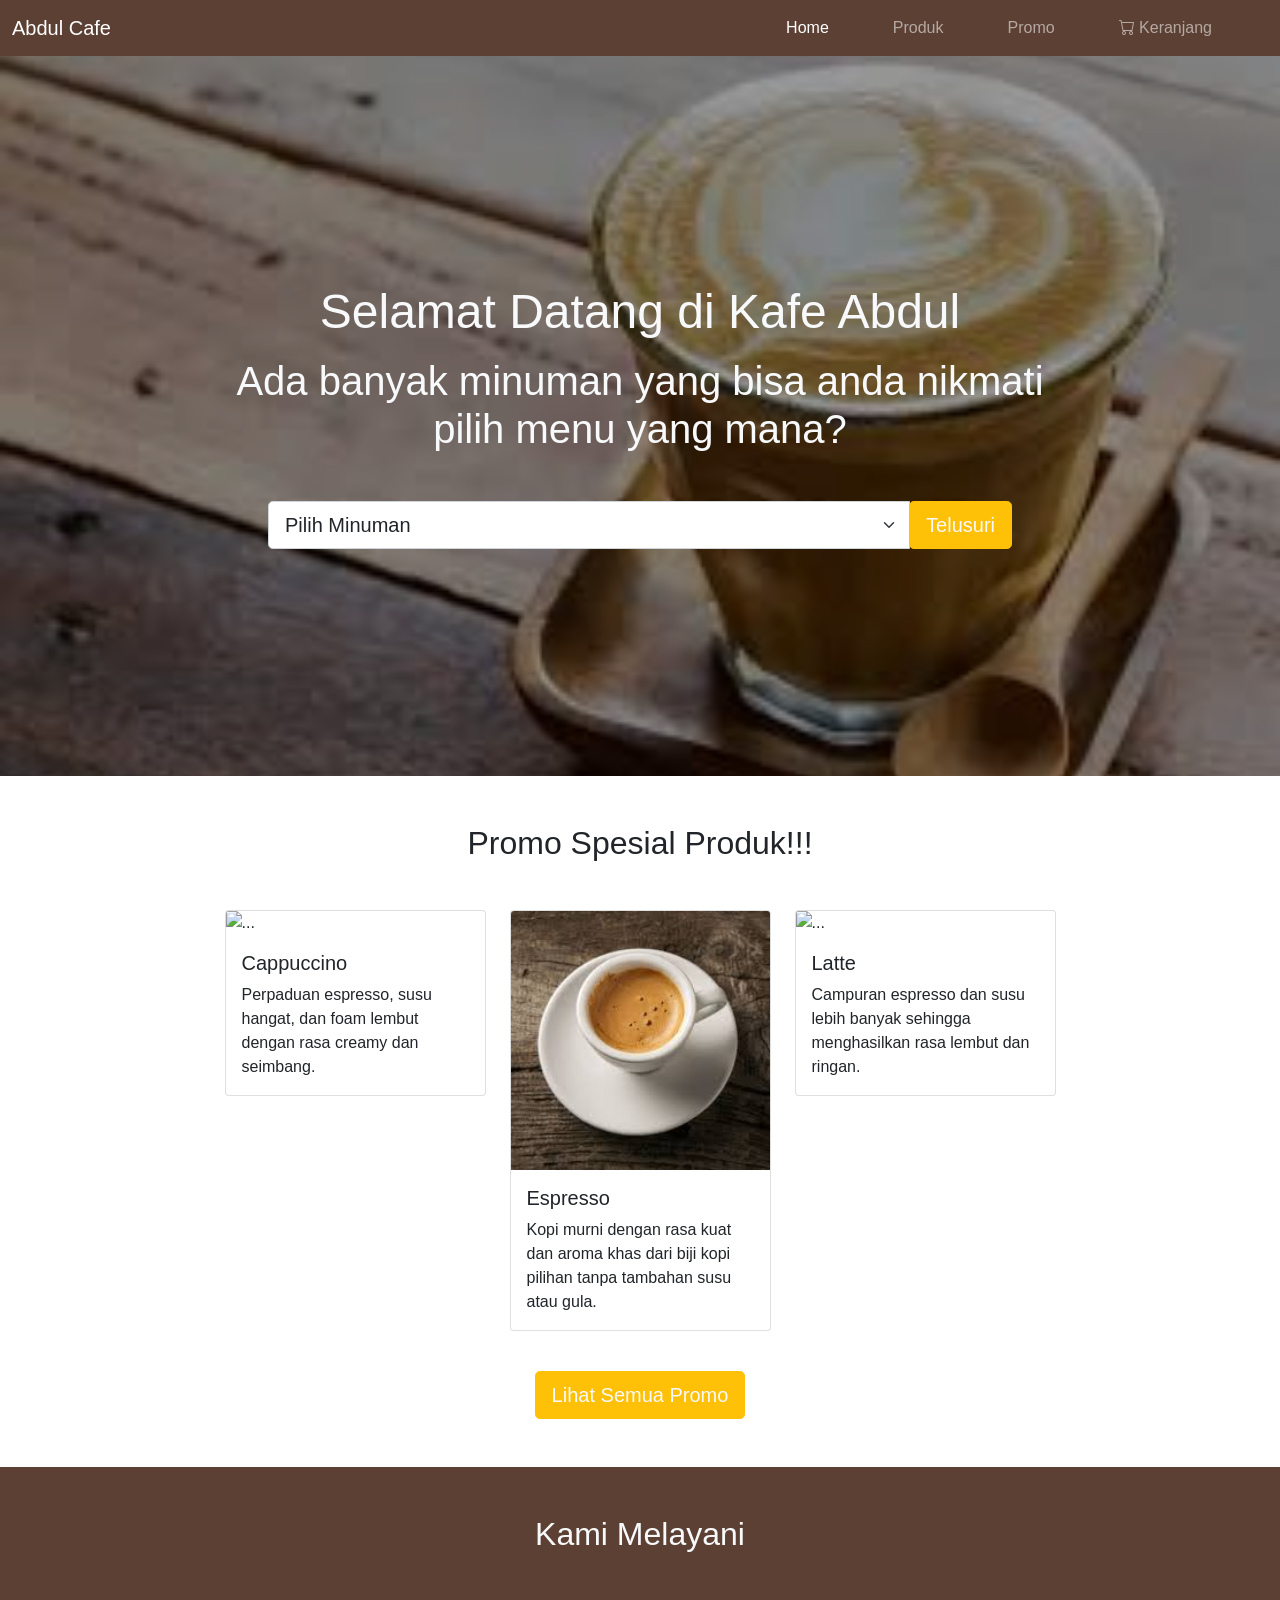
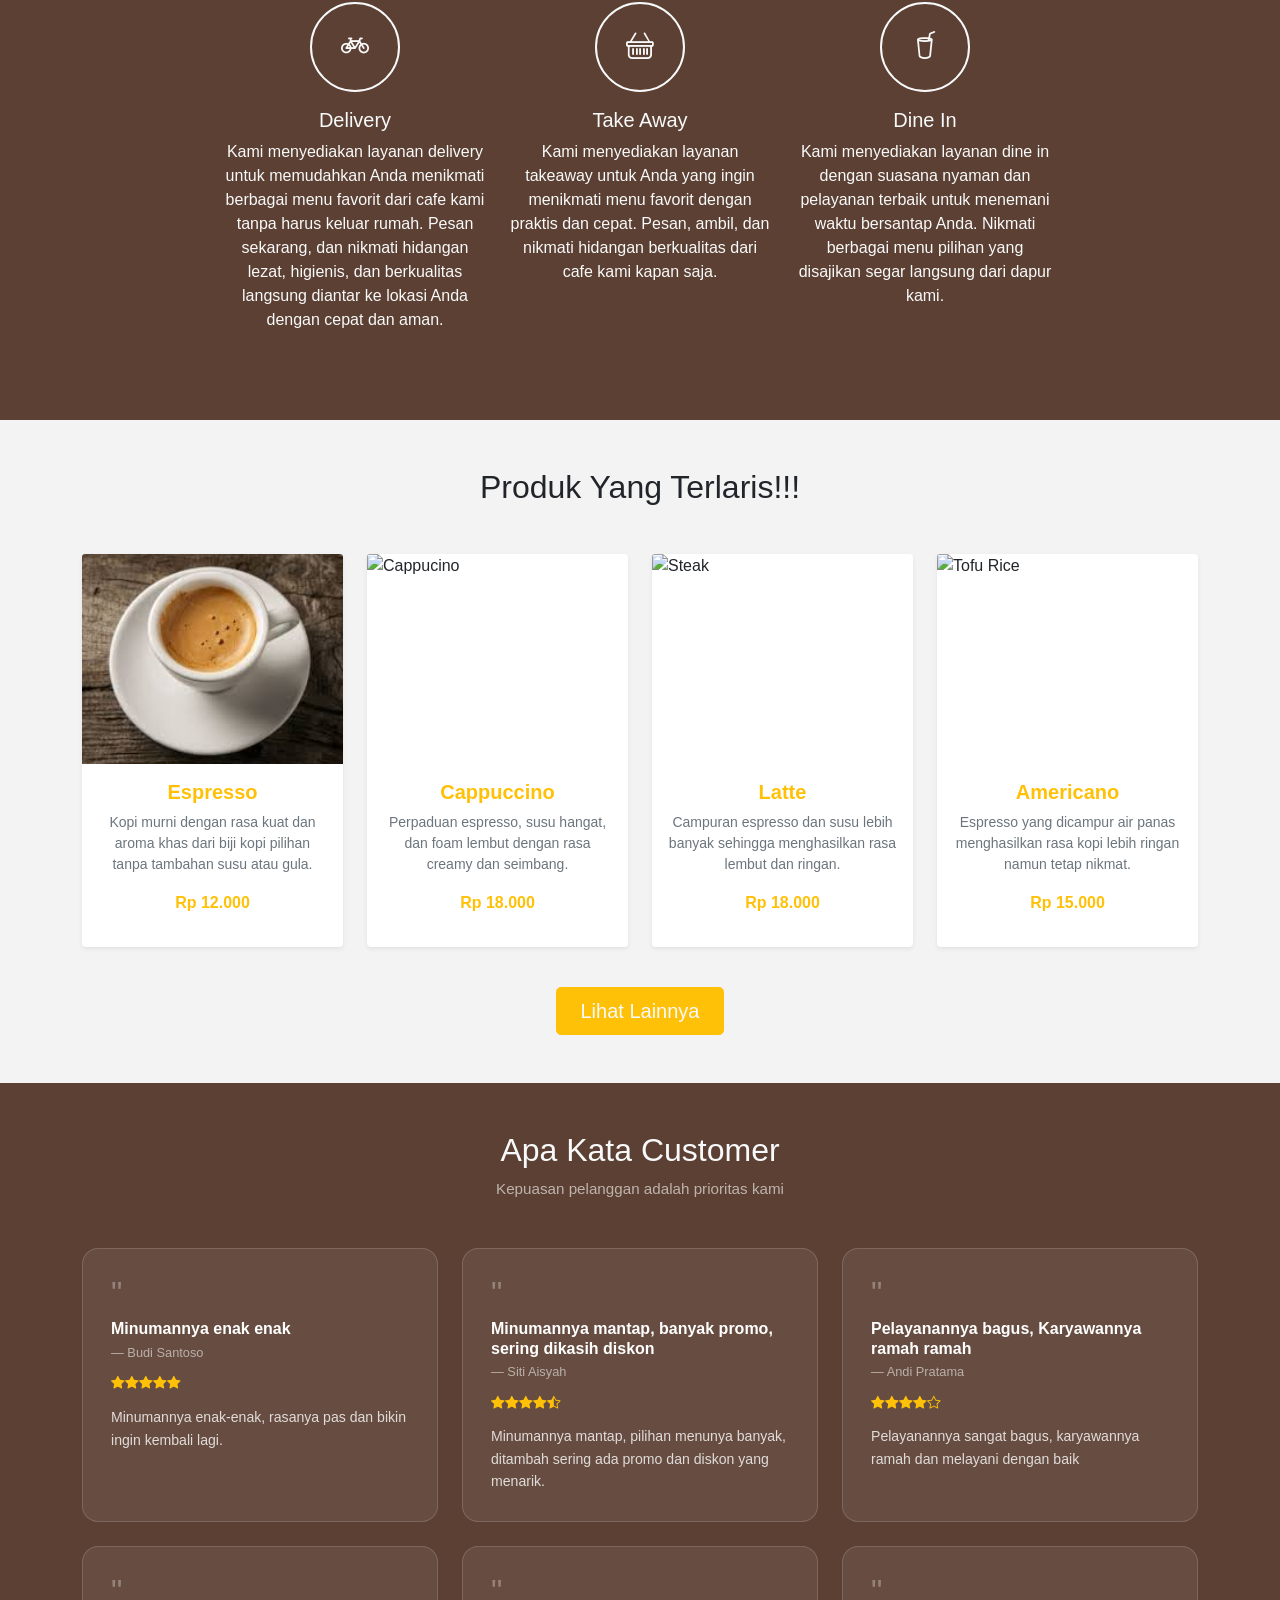
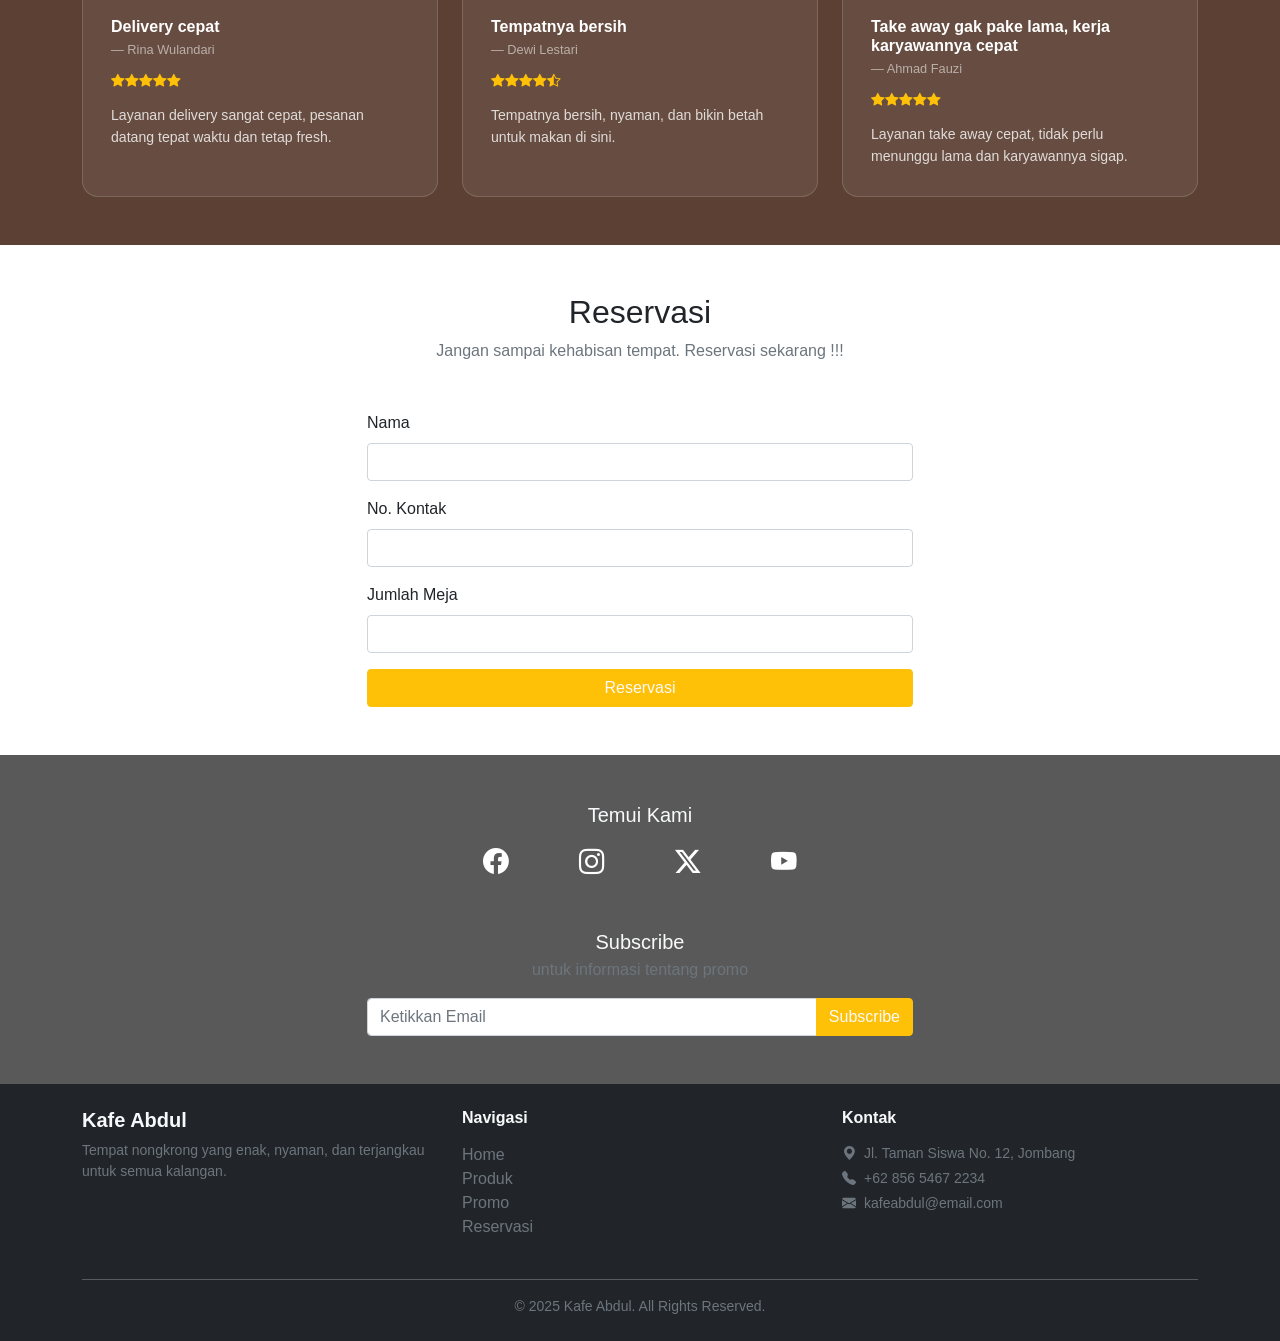
==== index.html @ dd5ee959 "Update index.html" ====
<!DOCTYPE html>
<html lang="en">
<head>
    <meta charset="UTF-8">
    <meta name="viewport" content="width=device-width, initial-scale=1.0">
    <title>Cafe Abdul</title>
    <link rel="stylesheet" href="bootstrap-5.0.0-dist/css/bootstrap.min.css">
    <link rel="stylesheet" href="https://cdn.jsdelivr.net/npm/bootstrap-icons@1.13.1/font/bootstrap-icons.min.css">
    <link rel="stylesheet" href="css/style.css">
</head>
<body>

    <nav class="navbar navbar-expand-lg navbar-dark bg-dark main-color">
  <div class="container-fluid">
    <button class="navbar-toggler" type="button" data-bs-toggle="collapse" data-bs-target="#navbarNav" aria-controls="navbarNav" aria-expanded="false" aria-label="Toggle navigation">
      <span class="navbar-toggler-icon"></span>
    </button>
    <div class="collapse navbar-collapse" id="navbarNav">
        <a class="navbar-brand me-auto" href="#">Abdul Cafe</a>
      <ul class="navbar-nav">
        <li class="nav-item me-5">
          <a class="nav-link active" aria-current="page" href="#">Home</a>
        </li>
        <li class="nav-item me-5">
          <a class="nav-link" href="#Produk">Produk</a>
        </li>
        <li class="nav-item me-5">
          <a class="nav-link" href="#Promo">Promo</a>
        </li>
        <li class="nav-item me-5">
          <a class="nav-link" href="#"><i class="bi bi-cart"></i> Keranjang</a>
        </li>
      </ul>
    </div>
  </div>
</nav>

<div class="container-fluid banner align-items-center d-flex justify-content-center">
    <div class="container">
        <h1 class="text-light text-center display-5 mb-3">Selamat Datang di Kafe Abdul</h1>
        <h2 class="text-light text-center display-6 mb-4">Ada banyak minuman yang bisa anda nikmati<br>
        pilih menu yang mana?</h2>
        <div class="col-md-8 offset-md-2">
            <div class="input-group input-group-lg mt-5">
                <select class="form-select" id="inputGroupSelect04">
                    <option selected>Pilih Minuman</option>
                    <option value="1">Coffe</option>
                    <option value="2">Fresh Drink</option>
                    <option value="3">Non Coffe</option>
                </select>
                    <div class="input-group-append">
                        <button class="btn btn-lg btn-warning text-light" type="button">Telusuri</button>
                    </div>
            </div>
        </div>
    </div>
</div>
<section id="Promo">
<div class="container-fluid py-5">
    <div class="container">
        <h2 class="text-center ">Promo Spesial Produk!!!</h2>

        <div class="row mt-5 justify-content-center">
            <div class="col-sm-6 col-lg-3 hovered-card mb-3">
                <div class="card">
                    <img src="https://julienplumart.com/cdn/shop/files/JP_Menu_Coffee_Capochinno_01.jpg?v=1699981146&width=480" class="card-img-top" alt="...">
                    <div class="card-body">
                        <h5 class="card-title">Cappuccino</h5>
                        <p class="card-text">Perpaduan espresso, susu hangat, dan foam lembut dengan rasa creamy dan seimbang.</p>
            
                    </div>
                </div>
            </div>

            <div class="col-sm-6 col-lg-3 hovered-card mb-3">
                <div class="card">
                    <img src="[data-uri]" class="card-img-top" alt="...">
                    <div class="card-body">
                        <h5 class="card-title">Espresso</h5>
                        <p class="card-text">Kopi murni dengan rasa kuat dan aroma khas dari biji kopi pilihan tanpa tambahan susu atau gula.</p>
                    </div>
                </div>
            </div>

            <div class="col-sm-6 col-lg-3 hovered-card mb-3">
                <div class="card">
                    <img src="https://cdn.shopify.com/s/files/1/0285/9650/2610/files/TCR-Latte_480x480.jpg?v=1721425826" class="card-img-top" alt="...">
                    <div class="card-body">
                        <h5 class="card-title">Latte</h5>
                        <p class="card-text">Campuran espresso dan susu lebih banyak sehingga menghasilkan rasa lembut dan ringan.</p>
                      
                    </div>
                </div>
            </div>    
            <div class="text-center mt-4 d-flex justify-content-center">
                <button class="btn btn-warning btn-lg text-light">Lihat Semua Promo</button>
            </div>
        </div>
    </div>
</div>

<div class="container-fluid py-5 pelayanan">
    <div class="container">
        <h2 class="text-center text-light mb-5">Kami Melayani</h2>

        <div class="row justify-content-center text-center text-light">

            <!-- Delivery -->
            <div class="col-sm-6 col-lg-3 mb-4 pelayanan-content">
                <div class="d-flex justify-content-center mb-3">
                    <div class="icon-circle rounded-circle d-flex align-items-center justify-content-center border border-light border-2">
                        <i class="bi bi-bicycle fs-3 text-light"></i>
                    </div>
                </div>
                <h5 class="text-light">Delivery</h5>
                <p class="text-light">Kami menyediakan layanan delivery untuk memudahkan Anda menikmati berbagai menu favorit dari cafe kami tanpa harus keluar rumah. Pesan sekarang, dan nikmati hidangan lezat, higienis, dan berkualitas langsung diantar ke lokasi Anda dengan cepat dan aman.</p>
            </div>

            <!-- Take Away -->
            <div class="col-sm-6 col-lg-3 mb-4 pelayanan-content">
                <div class="d-flex justify-content-center mb-3">
                    <div class="icon-circle rounded-circle d-flex align-items-center justify-content-center border border-light border-2">
                        <i class="bi bi-basket fs-3 text-light"></i>
                    </div>
                </div>
                <h5 class="text-light">Take Away</h5>
                <p class="text-light">Kami menyediakan layanan takeaway untuk Anda yang ingin menikmati menu favorit dengan praktis dan cepat. Pesan, ambil, dan nikmati hidangan berkualitas dari cafe kami kapan saja.</p>
            </div>

            <!-- Dine In -->
            <div class="col-sm-6 col-lg-3 mb-4 pelayanan-content">
                <div class="d-flex justify-content-center mb-3">
                    <div class="icon-circle rounded-circle d-flex align-items-center justify-content-center border border-light border-2">
                        <i class="bi bi-cup-straw fs-3 text-light"></i>
                    </div>
                </div>
                <h5 class="text-light">Dine In</h5>
                <p class="text-light">Kami menyediakan layanan dine in dengan suasana nyaman dan pelayanan terbaik untuk menemani waktu bersantap Anda. Nikmati berbagai menu pilihan yang disajikan segar langsung dari dapur kami.</p>
            </div>

        </div>
    </div>
</div>

<section id="Produk">
<div class="container-fluid py-5 menu-favorit">
    <div class="container">
        <h2 class="text-center mb-5">Produk Yang Terlaris!!!</h2>

        <div class="row justify-content-center">

            <!-- Card 1: Espressso -->
            <div class="col-sm-6 col-lg-3 mb-4 menu-favorit-content">
                <div class="card border-0 shadow-sm">
                    <img src="[data-uri]" class="card-img-top" alt="French Fries" style="height: 210px; object-fit: cover;">
                    <div class="card-body text-center">
                        <h5 class="card-title fw-bold" style="color: #FFC107;">Espresso</h5>
                        <p class="card-text text-muted small">Kopi murni dengan rasa kuat dan aroma khas dari biji kopi pilihan tanpa tambahan susu atau gula.</p>
                        <p class="fw-bold" style="color: #FFC107;">Rp 12.000</p>
                    </div>
                </div>
            </div>

            <!-- Card 2: Cappuccino -->
            <div class="col-sm-6 col-lg-3 mb-4 menu-favorit-content">
                <div class="card border-0 shadow-sm">
                    <img src="https://julienplumart.com/cdn/shop/files/JP_Menu_Coffee_Capochinno_01.jpg?v=1699981146&width=480" class="card-img-top" alt="Cappucino" style="height: 210px; object-fit: cover;">
                    <div class="card-body text-center">
                        <h5 class="card-title fw-bold" style="color: #FFC107;">Cappuccino</h5>
                        <p class="card-text text-muted small">Perpaduan espresso, susu hangat, dan foam lembut dengan rasa creamy dan seimbang.</p>
                        <p class="fw-bold" style="color: #FFC107;">Rp 18.000</p>
                    </div>
                </div>
            </div>

            <!-- Card 3: Latte -->
            <div class="col-sm-6 col-lg-3 mb-4 menu-favorit-content">
                <div class="card border-0 shadow-sm">
                    <img src="https://cdn.shopify.com/s/files/1/0285/9650/2610/files/TCR-Latte_480x480.jpg?v=1721425826" class="card-img-top" alt="Steak" style="height: 210px; object-fit: cover;">
                    <div class="card-body text-center">
                        <h5 class="card-title fw-bold" style="color: #FFC107;">Latte</h5>
                        <p class="card-text text-muted small">Campuran espresso dan susu lebih banyak sehingga menghasilkan rasa lembut dan ringan.</p>
                        <p class="fw-bold" style="color: #FFC107;">Rp 18.000</p>
                    </div>
                </div>
            </div>

            <!-- Card 4: Americano -->
            <div class="col-sm-6 col-lg-3 mb-4 menu-favorit-content">
                <div class="card border-0 shadow-sm">
                    <img src="https://encrypted-tbn0.gstatic.com/images?q=tbn:ANd9GcT8k20etqWBnkPRFmPHVi5qpPmnRP4-OP0mS-2mkQygtW4VnKQ7b8t_pW08&s=10" class="card-img-top" alt="Tofu Rice" style="height: 210px; https://halfsaints.com/cdn/shop/files/IMG-02fea26abfd4e944c7c6532c377f8477-V.jpg?v=1716208732&width=480object-fit: cover;">
                    <div class="card-body text-center">
                        <h5 class="card-title fw-bold" style="color: #FFC107;">Americano</h5>
                        <p class="card-text text-muted small">Espresso yang dicampur air panas menghasilkan rasa kopi lebih ringan namun tetap nikmat.</p>
                        <p class="fw-bold" style="color: #FFC107;">Rp 15.000</p>
                    </div>
                </div>
            </div>

        </div>

        <!-- Tombol -->
        <div class="text-center mt-3">
            <button class="btn btn-warning btn-lg text-light px-4">Lihat Lainnya</button>
        </div>

    </div>
</div>

<div class="container-fluid py-5 testimony">
    <div class="container">
        <h2 class="text-center text-light mb-2">Apa Kata Customer</h2>
        <p class="text-center mb-5" style="color: rgba(255,255,255,0.6); font-size: 0.95rem;">Kepuasan pelanggan adalah prioritas kami</p>

        <div class="row g-4">

            <!-- Card 1 -->
            <div class="col-sm-6 col-lg-4">
                <div class="testimony-card">
                    <div class="quote-icon">"</div>
                    <h5>Minumannya enak enak</h5>
                    <div class="author">— Budi Santoso</div>
                    <div class="stars">
                        <i class="bi bi-star-fill"></i><i class="bi bi-star-fill"></i><i class="bi bi-star-fill"></i><i class="bi bi-star-fill"></i><i class="bi bi-star-fill"></i>
                    </div>
                    <p>Minumannya enak-enak, rasanya pas dan bikin ingin kembali lagi.</p>
                </div>
            </div>

            <!-- Card 2 -->
            <div class="col-sm-6 col-lg-4">
                <div class="testimony-card">
                    <div class="quote-icon">"</div>
                    <h5>Minumannya mantap, banyak promo, sering dikasih diskon</h5>
                    <div class="author">— Siti Aisyah</div>
                    <div class="stars">
                        <i class="bi bi-star-fill"></i><i class="bi bi-star-fill"></i><i class="bi bi-star-fill"></i><i class="bi bi-star-fill"></i><i class="bi bi-star-half"></i>
                    </div>
                    <p>Minumannya mantap, pilihan menunya banyak, ditambah sering ada promo dan diskon yang menarik.</p>
                </div>
            </div>

            <!-- Card 3 -->
            <div class="col-sm-6 col-lg-4">
                <div class="testimony-card">
                    <div class="quote-icon">"</div>
                    <h5>Pelayanannya bagus, Karyawannya ramah ramah</h5>
                    <div class="author">— Andi Pratama</div>
                    <div class="stars">
                        <i class="bi bi-star-fill"></i><i class="bi bi-star-fill"></i><i class="bi bi-star-fill"></i><i class="bi bi-star-fill"></i><i class="bi bi-star"></i>
                    </div>
                    <p>Pelayanannya sangat bagus, karyawannya ramah dan melayani dengan baik</p>
                </div>
            </div>

            <!-- Card 4 -->
            <div class="col-sm-6 col-lg-4">
                <div class="testimony-card">
                    <div class="quote-icon">"</div>
                    <h5>Delivery cepat</h5>
                    <div class="author">— Rina Wulandari</div>
                    <div class="stars">
                        <i class="bi bi-star-fill"></i><i class="bi bi-star-fill"></i><i class="bi bi-star-fill"></i><i class="bi bi-star-fill"></i><i class="bi bi-star-fill"></i>
                    </div>
                    <p>Layanan delivery sangat cepat, pesanan datang tepat waktu dan tetap fresh.</p>
                </div>
            </div>

            <!-- Card 5 -->
            <div class="col-sm-6 col-lg-4">
                <div class="testimony-card">
                    <div class="quote-icon">"</div>
                    <h5>Tempatnya bersih</h5>
                    <div class="author">— Dewi Lestari</div>
                    <div class="stars">
                        <i class="bi bi-star-fill"></i><i class="bi bi-star-fill"></i><i class="bi bi-star-fill"></i><i class="bi bi-star-fill"></i><i class="bi bi-star-half"></i>
                    </div>
                    <p>Tempatnya bersih, nyaman, dan bikin betah untuk makan di sini.</p>
                </div>
            </div>

            <!-- Card 6 -->
            <div class="col-sm-6 col-lg-4">
                <div class="testimony-card">
                    <div class="quote-icon">"</div>
                    <h5>Take away gak pake lama, kerja karyawannya cepat</h5>
                    <div class="author">— Ahmad Fauzi</div>
                    <div class="stars">
                        <i class="bi bi-star-fill"></i><i class="bi bi-star-fill"></i><i class="bi bi-star-fill"></i><i class="bi bi-star-fill"></i><i class="bi bi-star-fill"></i>
                    </div>
                    <p>Layanan take away cepat, tidak perlu menunggu lama dan karyawannya sigap.</p>
                </div>
            </div>
        </div>
    </div>
</div>

<div class="container-fluid py-5">
    <div class="container">

        <h2 class="text-center mb-2">Reservasi</h2>
        <p class="text-center text-muted mb-5">Jangan sampai kehabisan tempat. Reservasi sekarang !!!</p>

        <div class="row justify-content-center">
            <div class="col-md-6">

                <div class="mb-3">
                    <label class="form-label">Nama</label>
                    <input type="text" class="form-control">
                </div>

                <div class="mb-3">
                    <label class="form-label">No. Kontak</label>
                    <input type="text" class="form-control">
                </div>

                <div class="mb-3">
                    <label class="form-label">Jumlah Meja</label>
                    <input type="number" class="form-control">
                </div>

                <div class="d-grid">
                    <button class="btn btn-warning text-light">Reservasi</button>
                </div>

            </div>
        </div>

    </div>
</div>

<!-- SECTION FOOTER -->
<div class="container-fluid py-5 footer">
    <div class="container">

       
        <h5 class="text-center text-light mb-3">Temui Kami</h5>

        <div class="d-flex justify-content-center mb-5" style="gap: 70px">
            <a href="https://facebook.com/username" target="_blank" class="social-icon">
                <i class="bi bi-facebook"></i>
            </a>
            <a href="https://instagram.com/username" target="_blank" class="social-icon">
                <i class="bi bi-instagram"></i>
            </a>
            <a href="https://twitter.com/username" target="_blank" class="social-icon">
                <i class="bi bi-twitter-x"></i>
            </a>
            <a href="https://youtube.com/@username" target="_blank" class="social-icon">
                <i class="bi bi-youtube"></i>
            </a>
        </div>

        <!-- Subscribe -->
        <h5 class="text-center text-light mb-1">Subscribe</h5>
        <p class="text-center text-muted mb-3">untuk informasi tentang promo</p>

        <div class="row justify-content-center">
            <div class="col-md-6">
                <div class="input-group">
                    <input type="email" class="form-control" placeholder="Ketikkan Email">
                    <button class="btn btn-warning text-light">Subscribe</button>
                </div>
            </div>
        </div>

    </div>
</div>


<footer class="bg-dark text-light py-4">
    <div class="container">

        <div class="row text-center text-md-start">

            <div class="col-md-4 mb-3 mb-md-0">
                <h5 class="fw-bold">Kafe Abdul</h5>
                <p class="text-muted small">Tempat nongkrong yang enak, nyaman, dan terjangkau untuk semua kalangan.</p>
            </div>

            <div class="col-md-4 mb-3 mb-md-0">
                <h6 class="fw-bold mb-3">Navigasi</h6>
                <ul class="list-unstyled">
                    <li><a href="#" class="text-muted text-decoration-none">Home</a></li>
                    <li><a href="#" class="text-muted text-decoration-none">Produk</a></li>
                    <li><a href="#" class="text-muted text-decoration-none">Promo</a></li>
                    <li><a href="#" class="text-muted text-decoration-none">Reservasi</a></li>
                </ul>
            </div>
            
            <div class="col-md-4">
                <h6 class="fw-bold mb-3">Kontak</h6>
                <ul class="list-unstyled text-muted small">
                    <li class="mb-1"><i class="bi bi-geo-alt-fill me-2"></i>Jl. Taman Siswa No. 12, Jombang</li>
                    <li class="mb-1"><i class="bi bi-telephone-fill me-2"></i>+62 856 5467 2234</li>
                    <li><i class="bi bi-envelope-fill me-2"></i>kafeabdul@email.com</li>
                </ul>
            </div>
        </div>
        <hr class="border-secondary mt-4 mb-3">
        <p class="text-center text-muted small mb-0">
            &copy; 2025 Kafe Abdul. All Rights Reserved.
        </p>
    </div>
</footer>

<script src="bootstrap-5.0.0-dist/js/bootstrap.bundle.min.js"></script>
</body>
</html>
---- css/style.css ----
body {
    font-family: cursive, 'Trebuchet MS', 'Lucida Sans Unicode', 'Lucida Grande', 'Lucida Sans', Arial, sans-serif;
}

.main-bg {
    background-color: rgb(92, 64, 51);
}

.main-color {
    color: rgb(92, 64, 51) !important;
    background-color: rgb(92, 64, 51) !important;
}

/* banner */

.banner {
    height: 80vh;
    background: linear-gradient(rgba(0, 0, 0, 0.4), rgba(0, 0, 0, 0.4)), url([data-uri]);
    background-size: cover;
    background-position: center;
}

/* promo */

.hovered-card {
    transition: .3s;
}

.hovered-card:hover {
    transform: scale(1.1);
}

.card-promo {
    transition: .3s;
    margin-bottom: 20px;
}

.card-promo:hover {
    transform: scale(1.1);
}

/* pelayanan */

.pelayanan {
    background-color:#5C4033;
}

.pelayanan-content {
    transition: .3s;
}

.pelayanan-content:hover {
    transform: scale(1.1);
}

.pelayanan .icon-circle {
    width: 90px;
    height: 90px;
    border: solid 2px;
}

/* menu favorit */

.menu-favorit {
    background-color: rgba(243, 243, 243);
}

.menu-favorit-content {
    transition: .3s;
}

.menu-favorit-content:hover {
    transform: scale(1.1);
}


/* testimony */
.testimony {
    background-color: rgb(92, 64, 51) !important;
}

.testimony-card {
    background: rgba(255, 255, 255, 0.07) !important;
    border: 1px solid rgba(255, 255, 255, 0.15) !important;
    border-radius: 16px;
    padding: 28px;
    transition: .3s;
    height: 100%;
}

.testimony-card:hover {
    transform: translateY(-6px);
    background: rgba(255, 255, 255, 0.13);
    border-color: rgba(255, 255, 255, 0.3);
}

.testimony-card .quote-icon {
    font-size: 2rem;
    color: rgba(255, 255, 255, 0.3);
    line-height: 1;
    margin-bottom: 10px;
}

.testimony-card h5 {
    font-size: 1rem;
    font-weight: 700;
    color: #fff;
    margin-bottom: 4px;
}

.testimony-card .author {
    font-size: 0.8rem;
    color: rgba(255, 255, 255, 0.55);
    margin-bottom: 12px;
}

.testimony-card p {
    font-size: 0.88rem;
    color: rgba(255, 255, 255, 0.8);
    line-height: 1.6;
    margin-bottom: 0;
}

.testimony-card .stars {
    color: #FFC107;
    font-size: 0.85rem;
    margin-bottom: 12px;
}

/* subscribe */

.subscribe-content {
    background-color: rgba(0, 0, 0, 0.7);
}

/* produk banner */
.produk-banner {
    height: 50vh;
    background: linear-gradient(rgba(0, 0, 0, 0.6), rgba(0, 0, 0, 0.6)), url('../image/banner.jpg');
    background-size: cover;
    background-position: center;
}


.footer {
    background-color: #595959;
}

.footer .social-icon {
    font-size: 1.6rem;
    color: #fff;
    transition: .3s;
}

.footer .social-icon:hover {
    color: #FFC107;
}
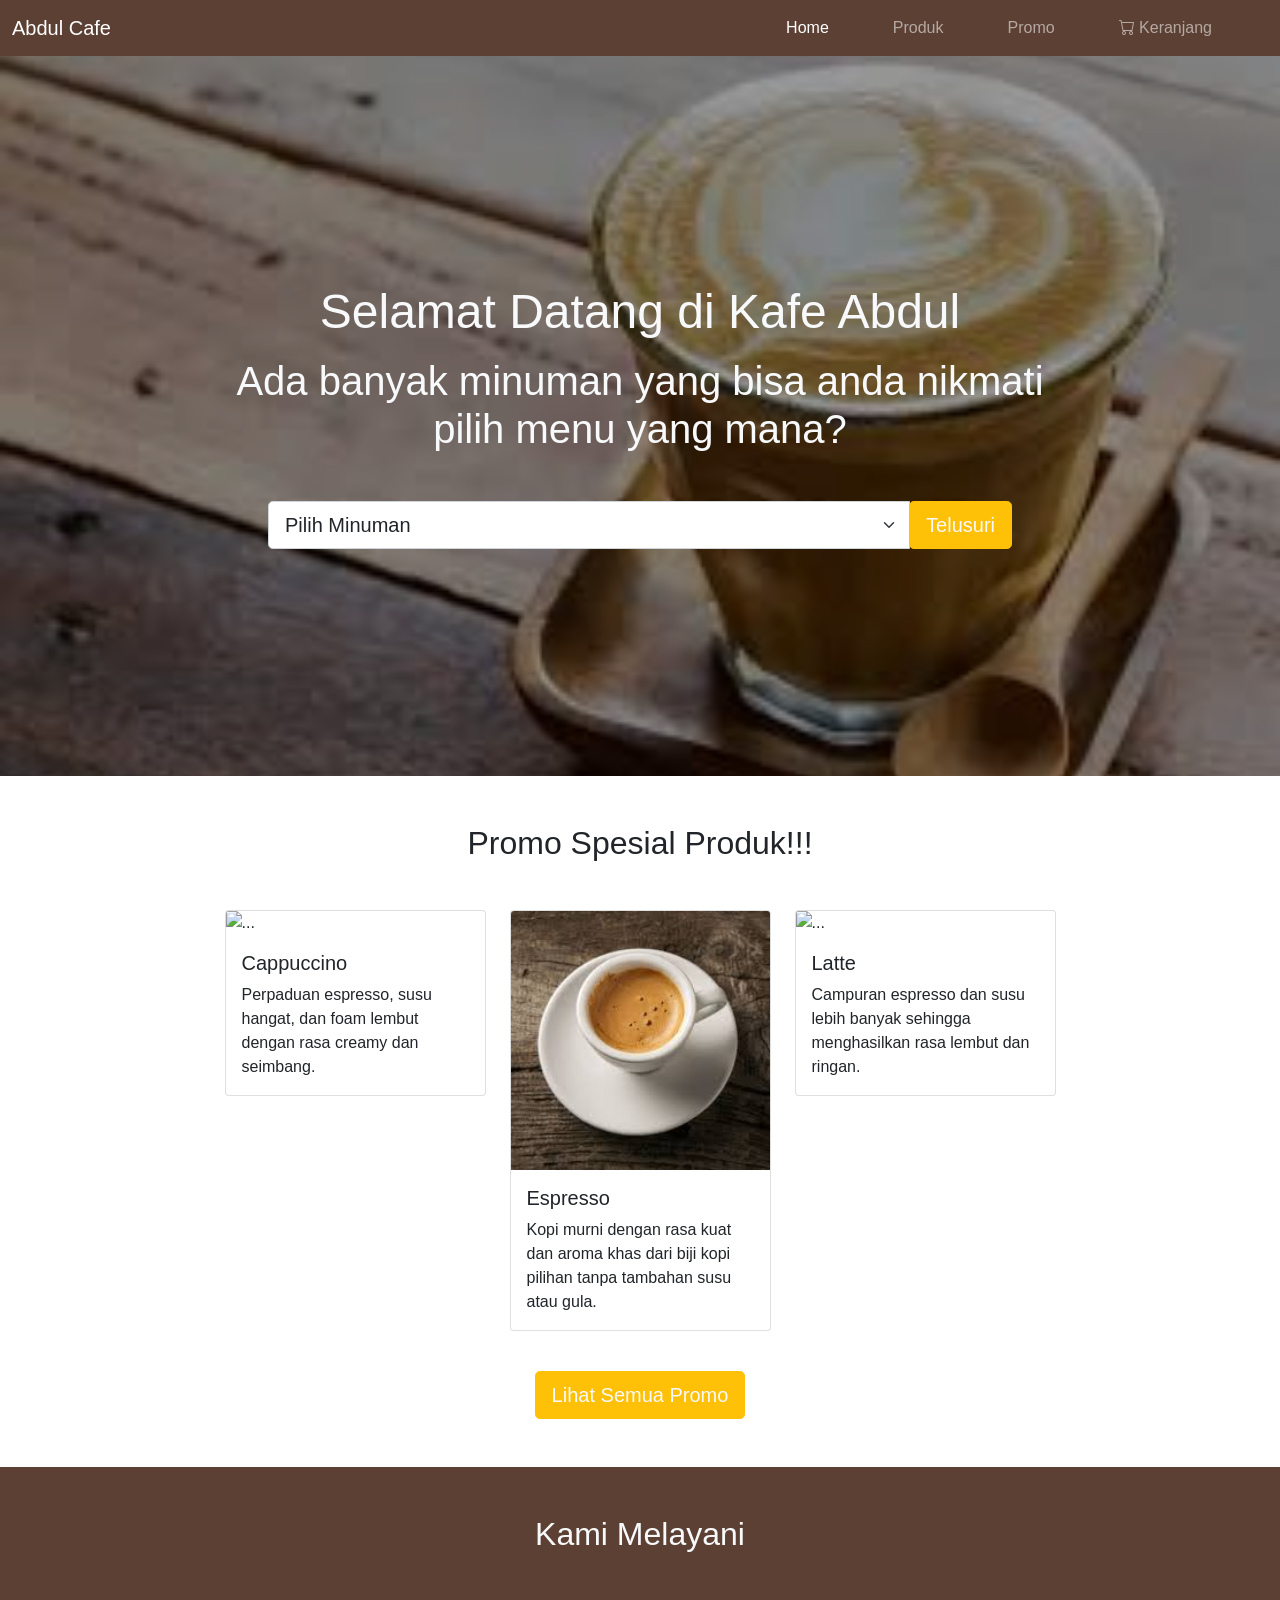
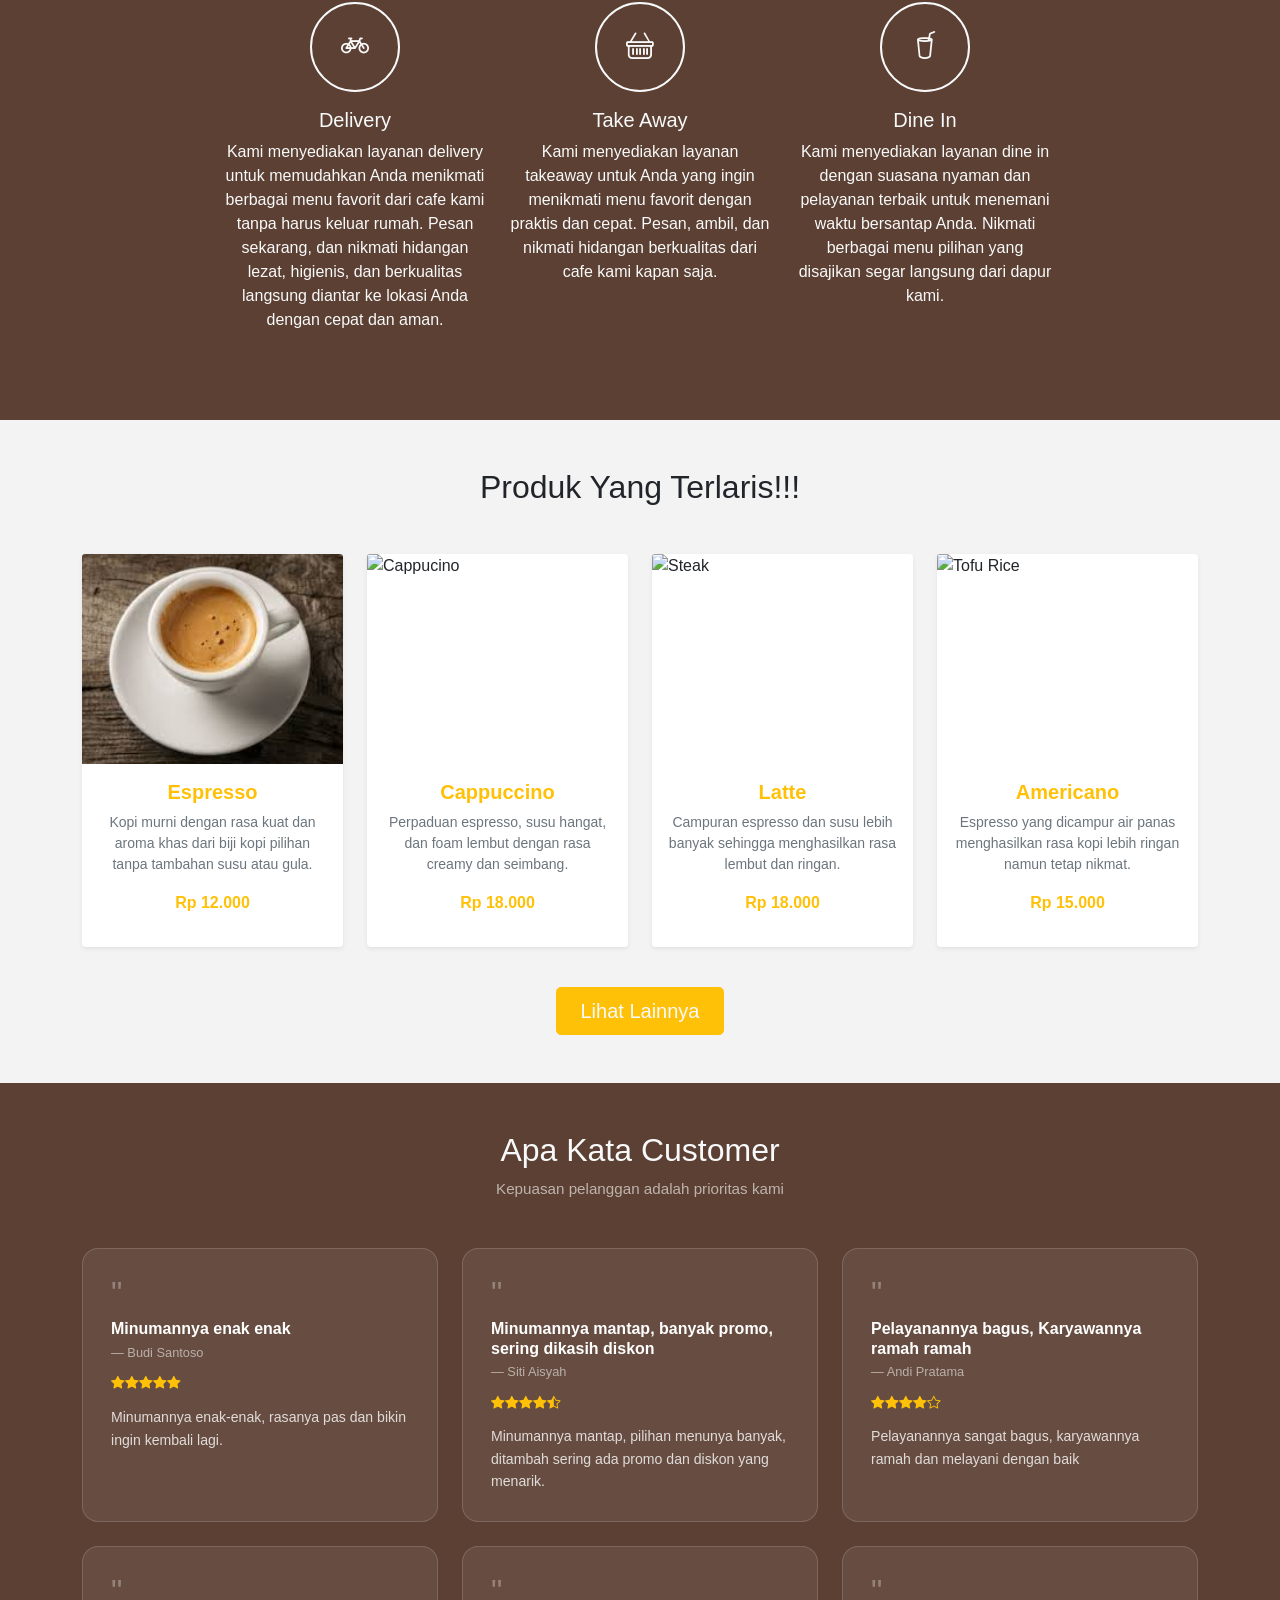
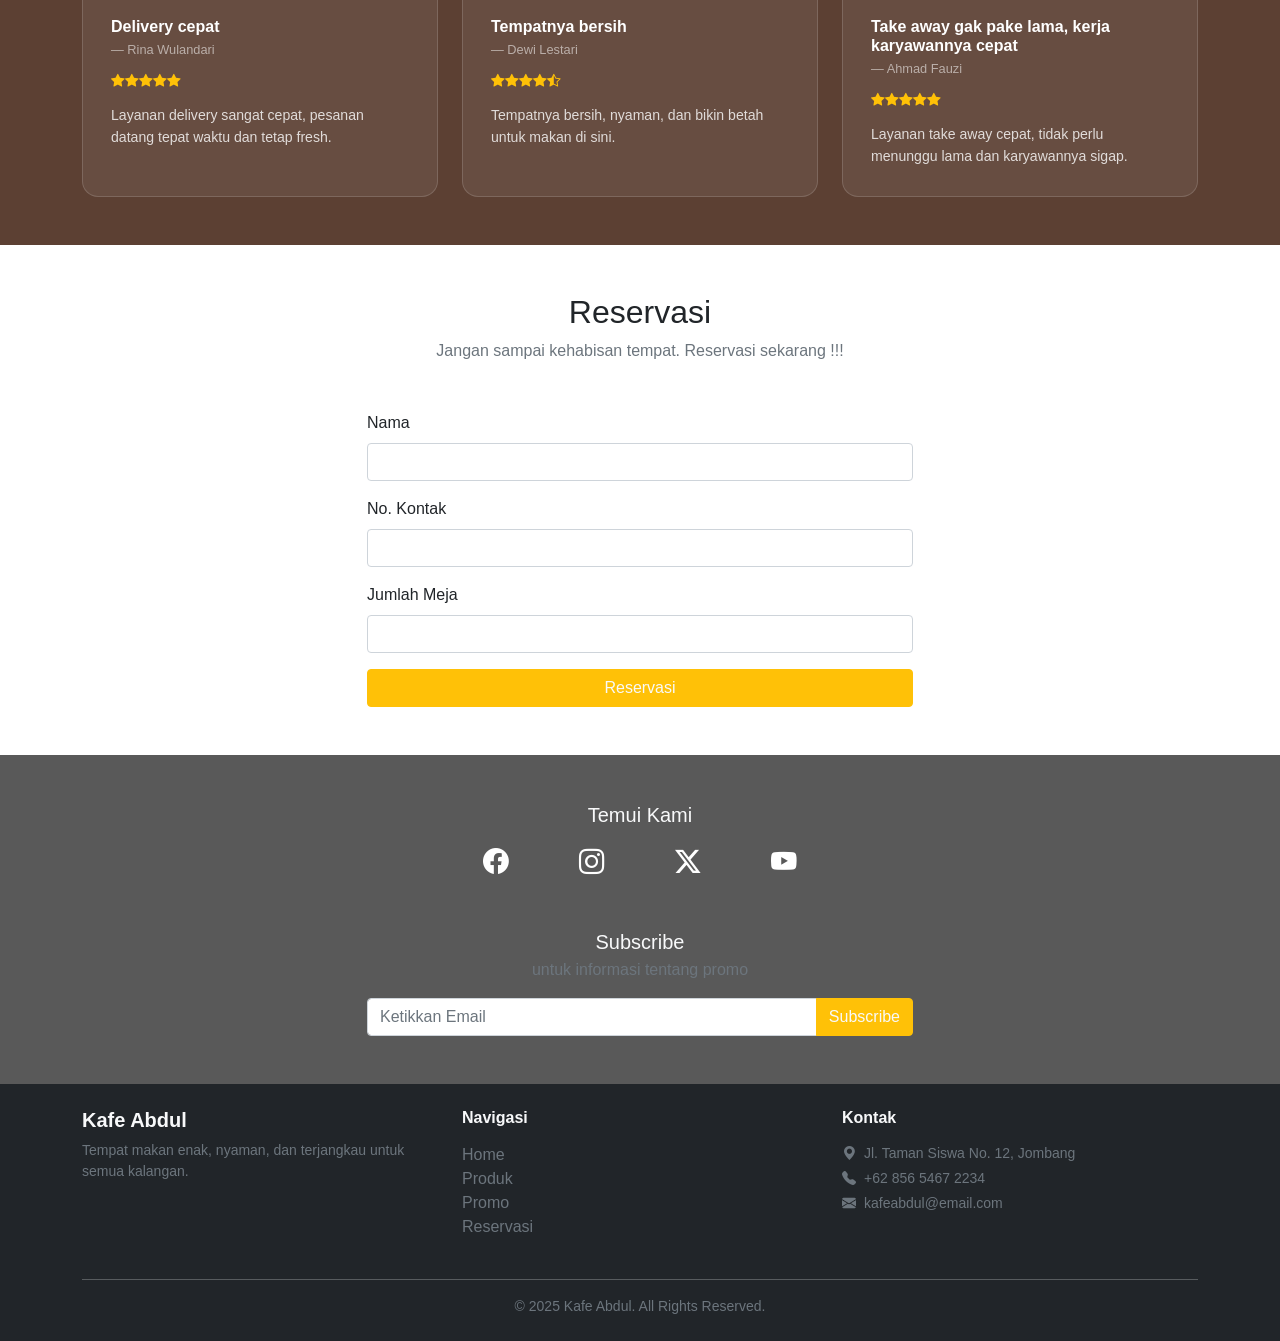
==== commit 1b0747fc: "Update index.html" ====
--- a/index.html
+++ b/index.html
@@ -7,10 +7,13 @@
     <link rel="stylesheet" href="bootstrap-5.0.0-dist/css/bootstrap.min.css">
     <link rel="stylesheet" href="https://cdn.jsdelivr.net/npm/bootstrap-icons@1.13.1/font/bootstrap-icons.min.css">
     <link rel="stylesheet" href="css/style.css">
+     <link rel="stylesheet" href="/dist/css/lightbox.min.css">
+    <link href="https://cdn.jsdelivr.net/npm/lightbox2@2.11.4/dist/css/lightbox.min.css" rel="stylesheet">
+    
+
 </head>
 <body>
-
-    <nav class="navbar navbar-expand-lg navbar-dark bg-dark main-color">
+<nav class="navbar navbar-expand-lg navbar-dark bg-dark main-color">
   <div class="container-fluid">
     <button class="navbar-toggler" type="button" data-bs-toggle="collapse" data-bs-target="#navbarNav" aria-controls="navbarNav" aria-expanded="false" aria-label="Toggle navigation">
       <span class="navbar-toggler-icon"></span>
@@ -34,7 +37,7 @@
     </div>
   </div>
 </nav>
-
+<section id="Home">
 <div class="container-fluid banner align-items-center d-flex justify-content-center">
     <div class="container">
         <h1 class="text-light text-center display-5 mb-3">Selamat Datang di Kafe Abdul</h1>
@@ -84,7 +87,7 @@
 
             <div class="col-sm-6 col-lg-3 hovered-card mb-3">
                 <div class="card">
-                    <img src="https://cdn.shopify.com/s/files/1/0285/9650/2610/files/TCR-Latte_480x480.jpg?v=1721425826" class="card-img-top" alt="...">
+                    <img src="https://cdn.shopify.com/s/files/1/0605/3720/9012/files/Latte_Art_2_480x480.jpg?v=1676044714" class="card-img-top" alt="...">
                     <div class="card-body">
                         <h5 class="card-title">Latte</h5>
                         <p class="card-text">Campuran espresso dan susu lebih banyak sehingga menghasilkan rasa lembut dan ringan.</p>
@@ -176,7 +179,7 @@
             <!-- Card 3: Latte -->
             <div class="col-sm-6 col-lg-3 mb-4 menu-favorit-content">
                 <div class="card border-0 shadow-sm">
-                    <img src="https://cdn.shopify.com/s/files/1/0285/9650/2610/files/TCR-Latte_480x480.jpg?v=1721425826" class="card-img-top" alt="Steak" style="height: 210px; object-fit: cover;">
+                    <img src="https://cdn.shopify.com/s/files/1/0605/3720/9012/files/Latte_Art_2_480x480.jpg?v=1676044714" class="card-img-top" alt="Steak" style="height: 210px; object-fit: cover;">
                     <div class="card-body text-center">
                         <h5 class="card-title fw-bold" style="color: #FFC107;">Latte</h5>
                         <p class="card-text text-muted small">Campuran espresso dan susu lebih banyak sehingga menghasilkan rasa lembut dan ringan.</p>
@@ -188,7 +191,7 @@
             <!-- Card 4: Americano -->
             <div class="col-sm-6 col-lg-3 mb-4 menu-favorit-content">
                 <div class="card border-0 shadow-sm">
-                    <img src="https://encrypted-tbn0.gstatic.com/images?q=tbn:ANd9GcT8k20etqWBnkPRFmPHVi5qpPmnRP4-OP0mS-2mkQygtW4VnKQ7b8t_pW08&s=10" class="card-img-top" alt="Tofu Rice" style="height: 210px; https://halfsaints.com/cdn/shop/files/IMG-02fea26abfd4e944c7c6532c377f8477-V.jpg?v=1716208732&width=480object-fit: cover;">
+                    <img src="https://mbakerillc.com/wp-content/uploads/2024/08/iced-cream.jpg" class="card-img-top" alt="Tofu Rice" style="height: 210px; object-fit: cover;">
                     <div class="card-body text-center">
                         <h5 class="card-title fw-bold" style="color: #FFC107;">Americano</h5>
                         <p class="card-text text-muted small">Espresso yang dicampur air panas menghasilkan rasa kopi lebih ringan namun tetap nikmat.</p>
@@ -294,7 +297,7 @@
         </div>
     </div>
 </div>
-
+<section id="Reservasi">
 <div class="container-fluid py-5">
     <div class="container">
 
@@ -375,16 +378,16 @@
 
             <div class="col-md-4 mb-3 mb-md-0">
                 <h5 class="fw-bold">Kafe Abdul</h5>
-                <p class="text-muted small">Tempat nongkrong yang enak, nyaman, dan terjangkau untuk semua kalangan.</p>
+                <p class="text-muted small">Tempat makan enak, nyaman, dan terjangkau untuk semua kalangan.</p>
             </div>
 
             <div class="col-md-4 mb-3 mb-md-0">
                 <h6 class="fw-bold mb-3">Navigasi</h6>
                 <ul class="list-unstyled">
-                    <li><a href="#" class="text-muted text-decoration-none">Home</a></li>
-                    <li><a href="#" class="text-muted text-decoration-none">Produk</a></li>
-                    <li><a href="#" class="text-muted text-decoration-none">Promo</a></li>
-                    <li><a href="#" class="text-muted text-decoration-none">Reservasi</a></li>
+                    <li><a href="#Home" class="text-muted text-decoration-none">Home</a></li>
+                    <li><a href="#Produk" class="text-muted text-decoration-none">Produk</a></li>
+                    <li><a href="#Promo" class="text-muted text-decoration-none">Promo</a></li>
+                    <li><a href="#Reservasi" class="text-muted text-decoration-none">Reservasi</a></li>
                 </ul>
             </div>
             
@@ -403,7 +406,7 @@
         </p>
     </div>
 </footer>
-
+<script src="https://cdn.jsdelivr.net/npm/lightbox2@2.11.4/dist/js/lightbox-plus-jquery.min.js"></script>
 <script src="bootstrap-5.0.0-dist/js/bootstrap.bundle.min.js"></script>
 </body>
 </html>
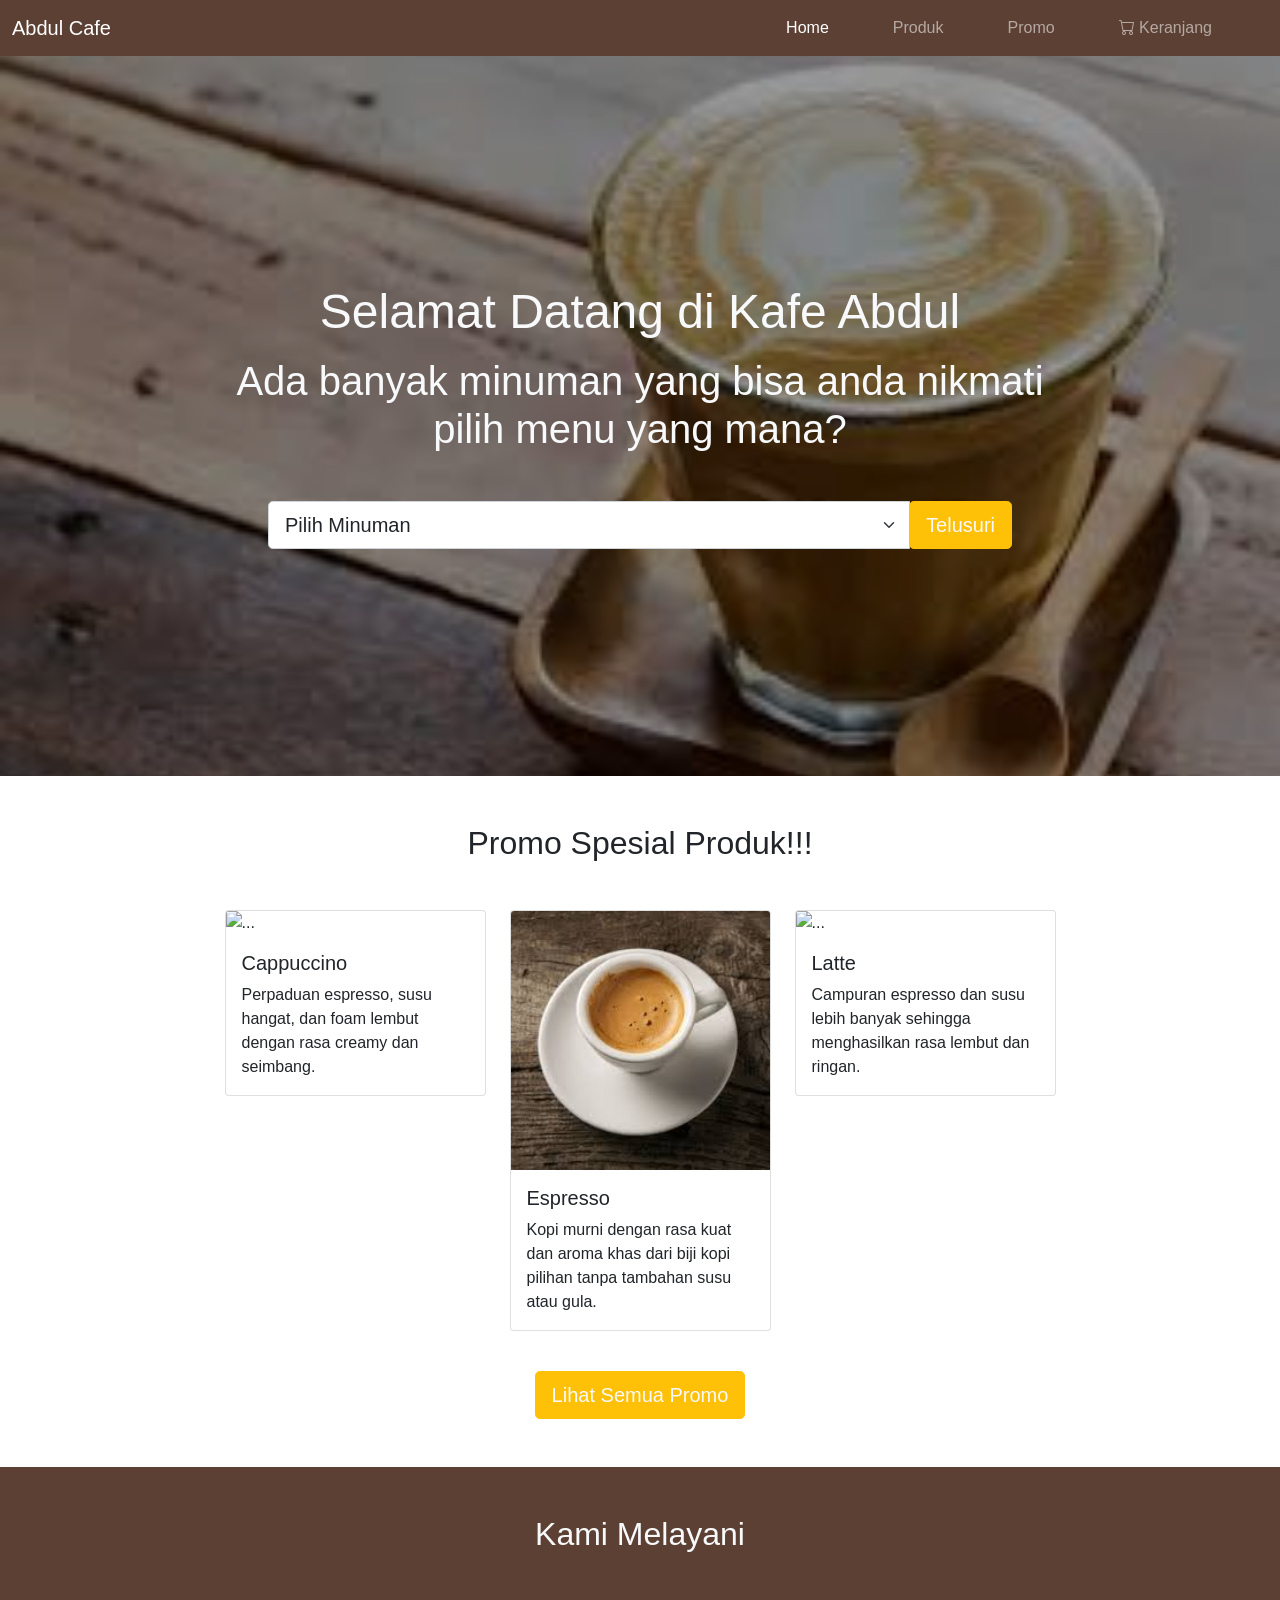
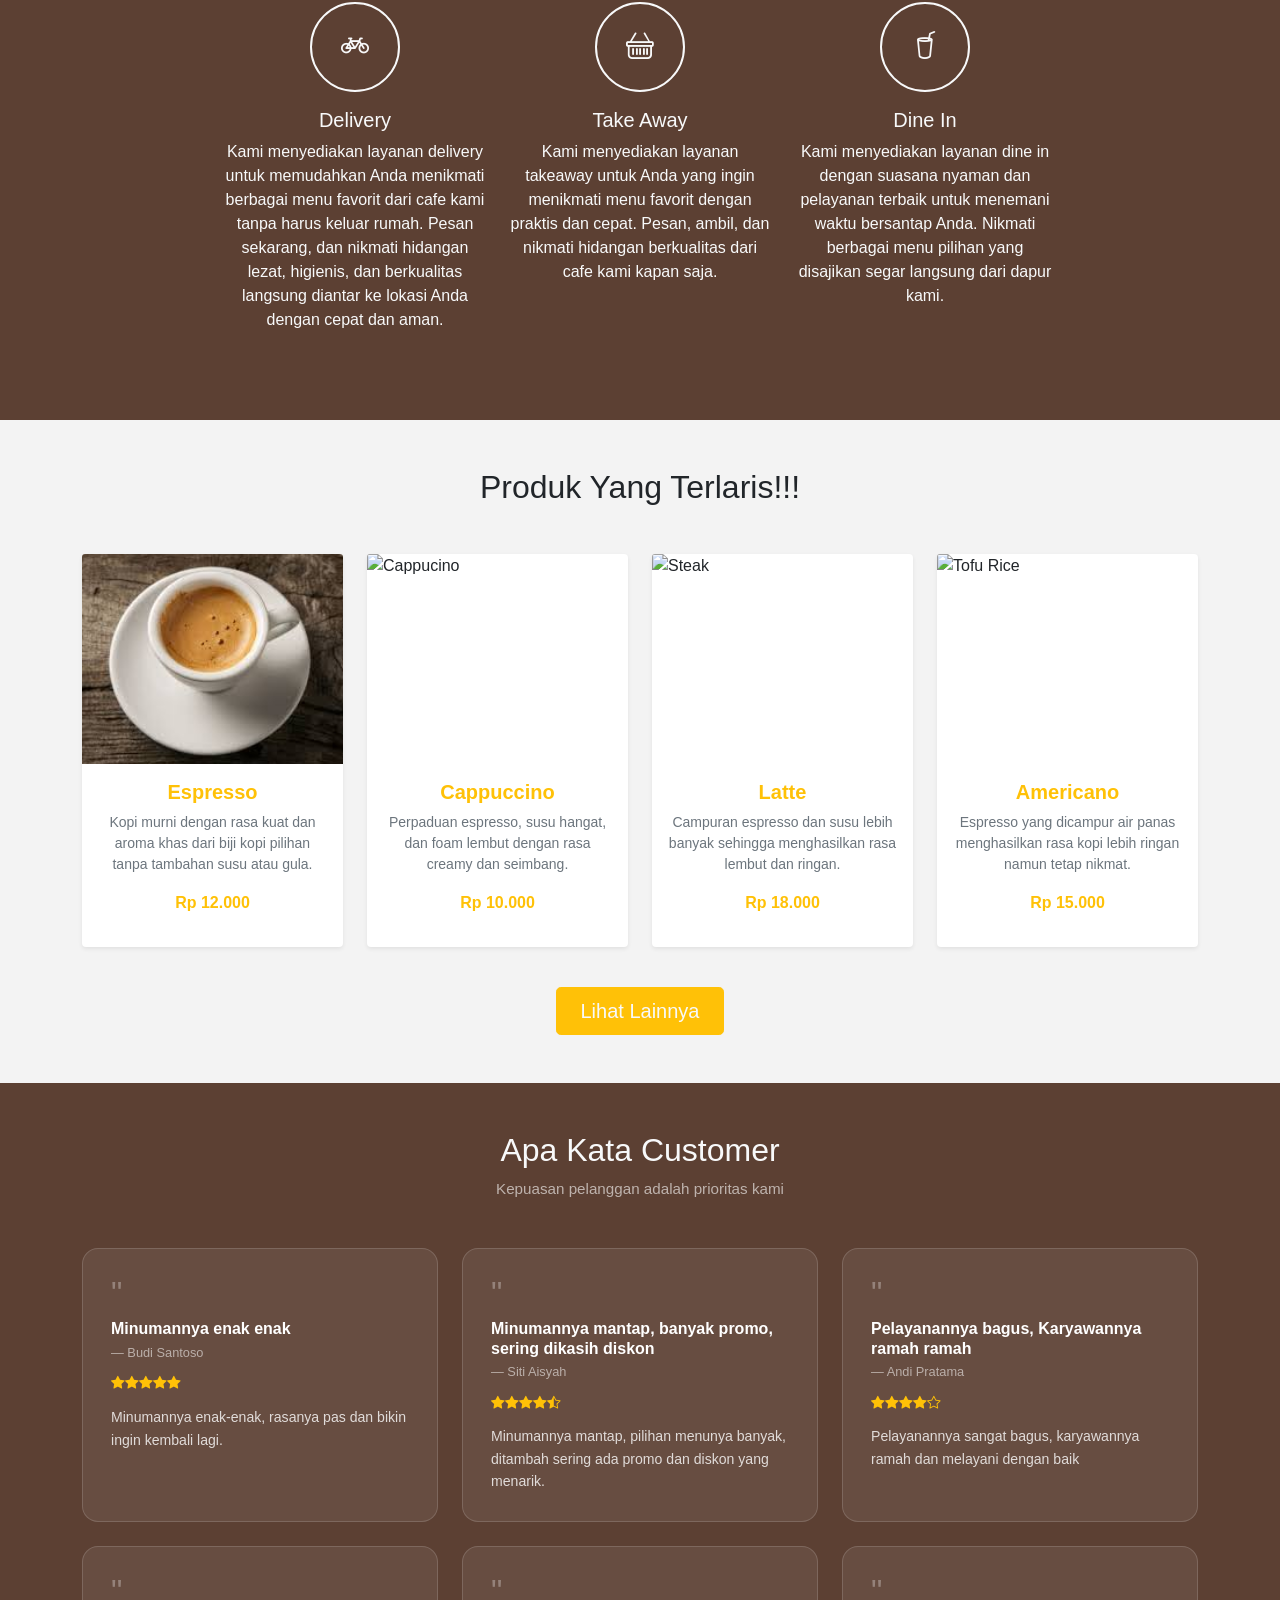
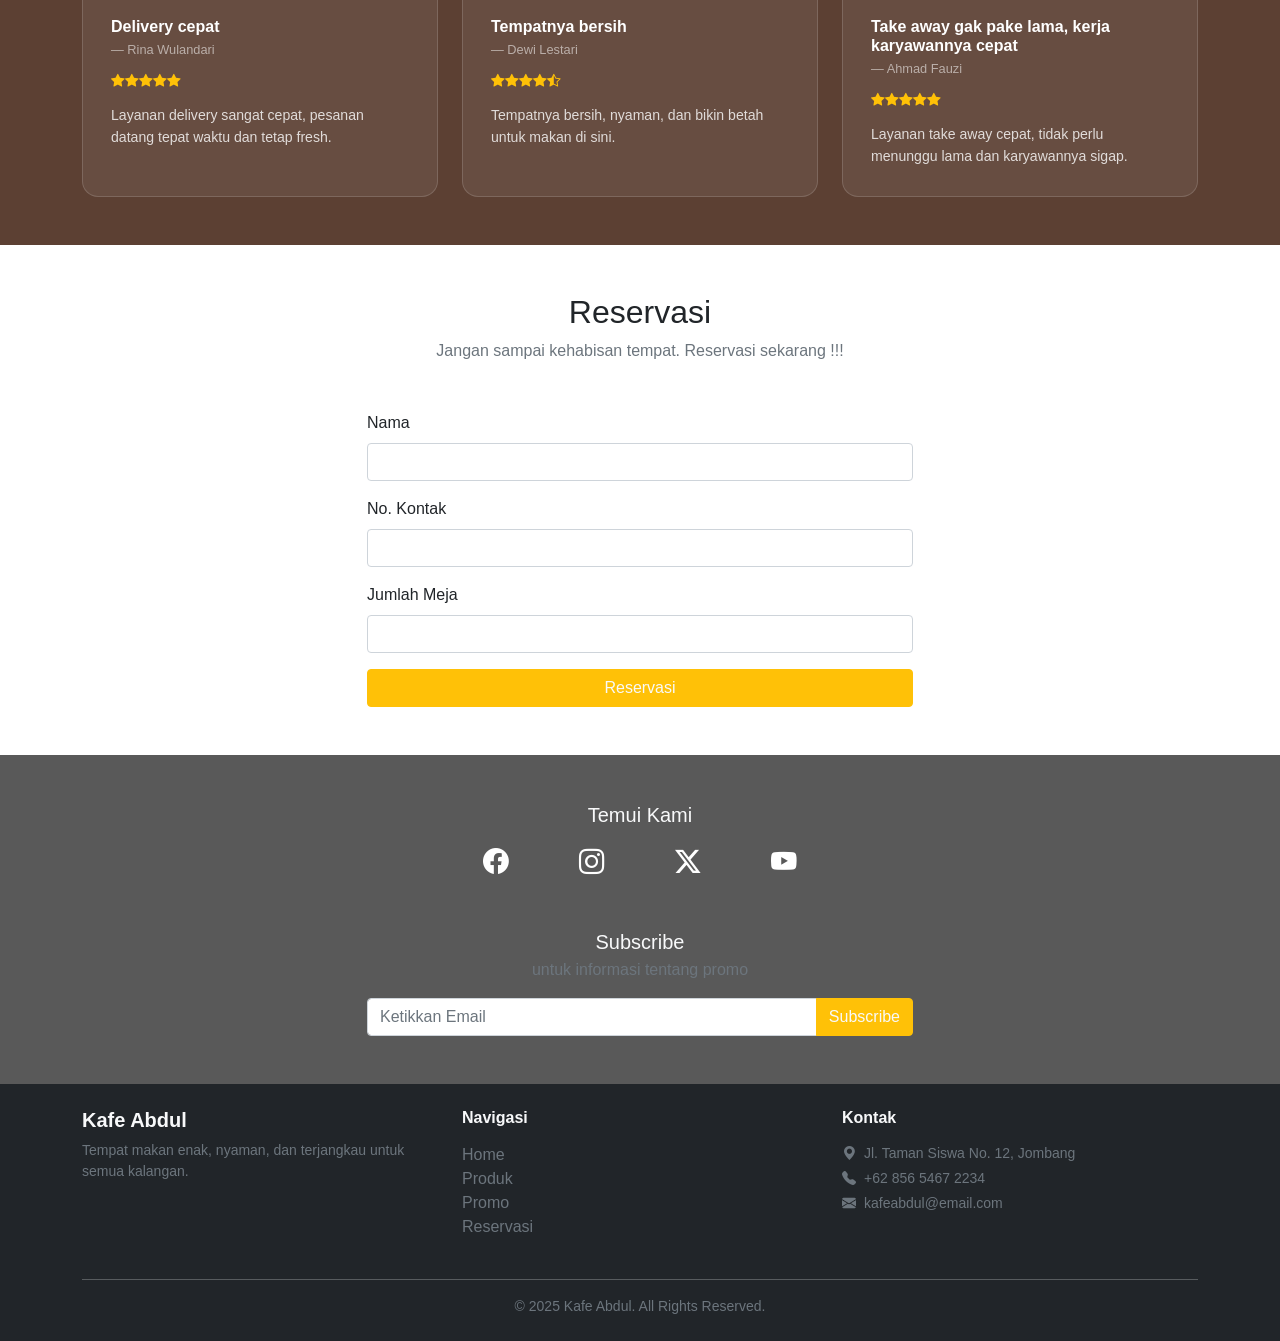
==== commit dc612d99: "Update index.html" ====
--- a/index.html
+++ b/index.html
@@ -25,7 +25,7 @@
           <a class="nav-link active" aria-current="page" href="#">Home</a>
         </li>
         <li class="nav-item me-5">
-          <a class="nav-link" href="#Produk">Produk</a>
+          <a class="nav-link" href="produk.html">Produk</a>
         </li>
         <li class="nav-item me-5">
           <a class="nav-link" href="#Promo">Promo</a>
@@ -47,7 +47,7 @@
             <div class="input-group input-group-lg mt-5">
                 <select class="form-select" id="inputGroupSelect04">
                     <option selected>Pilih Minuman</option>
-                    <option value="1">Coffe</option>
+                    <option value="1">Coffee</option>
                     <option value="2">Fresh Drink</option>
                     <option value="3">Non Coffe</option>
                 </select>
@@ -171,7 +171,7 @@
                     <div class="card-body text-center">
                         <h5 class="card-title fw-bold" style="color: #FFC107;">Cappuccino</h5>
                         <p class="card-text text-muted small">Perpaduan espresso, susu hangat, dan foam lembut dengan rasa creamy dan seimbang.</p>
-                        <p class="fw-bold" style="color: #FFC107;">Rp 18.000</p>
+                        <p class="fw-bold" style="color: #FFC107;">Rp 10.000</p>
                     </div>
                 </div>
             </div>
@@ -410,4 +410,3 @@
 <script src="bootstrap-5.0.0-dist/js/bootstrap.bundle.min.js"></script>
 </body>
 </html>
-
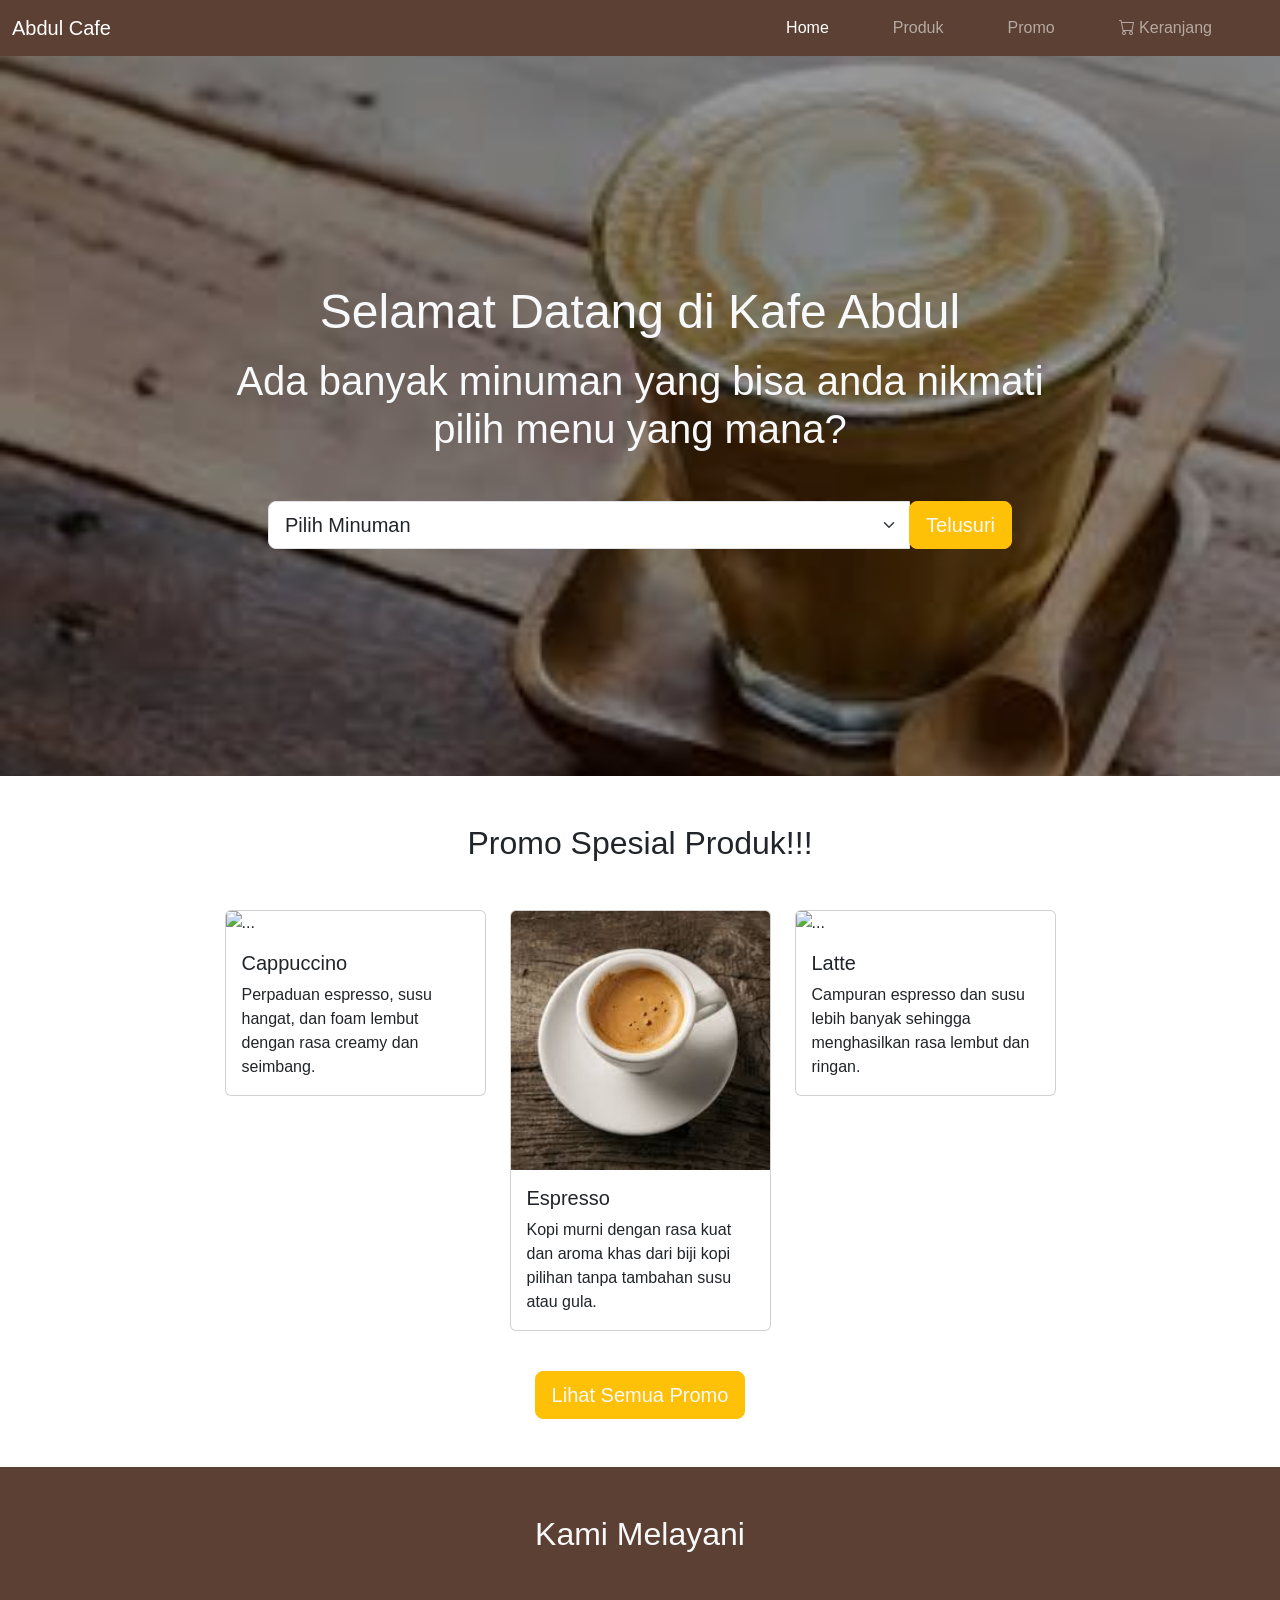
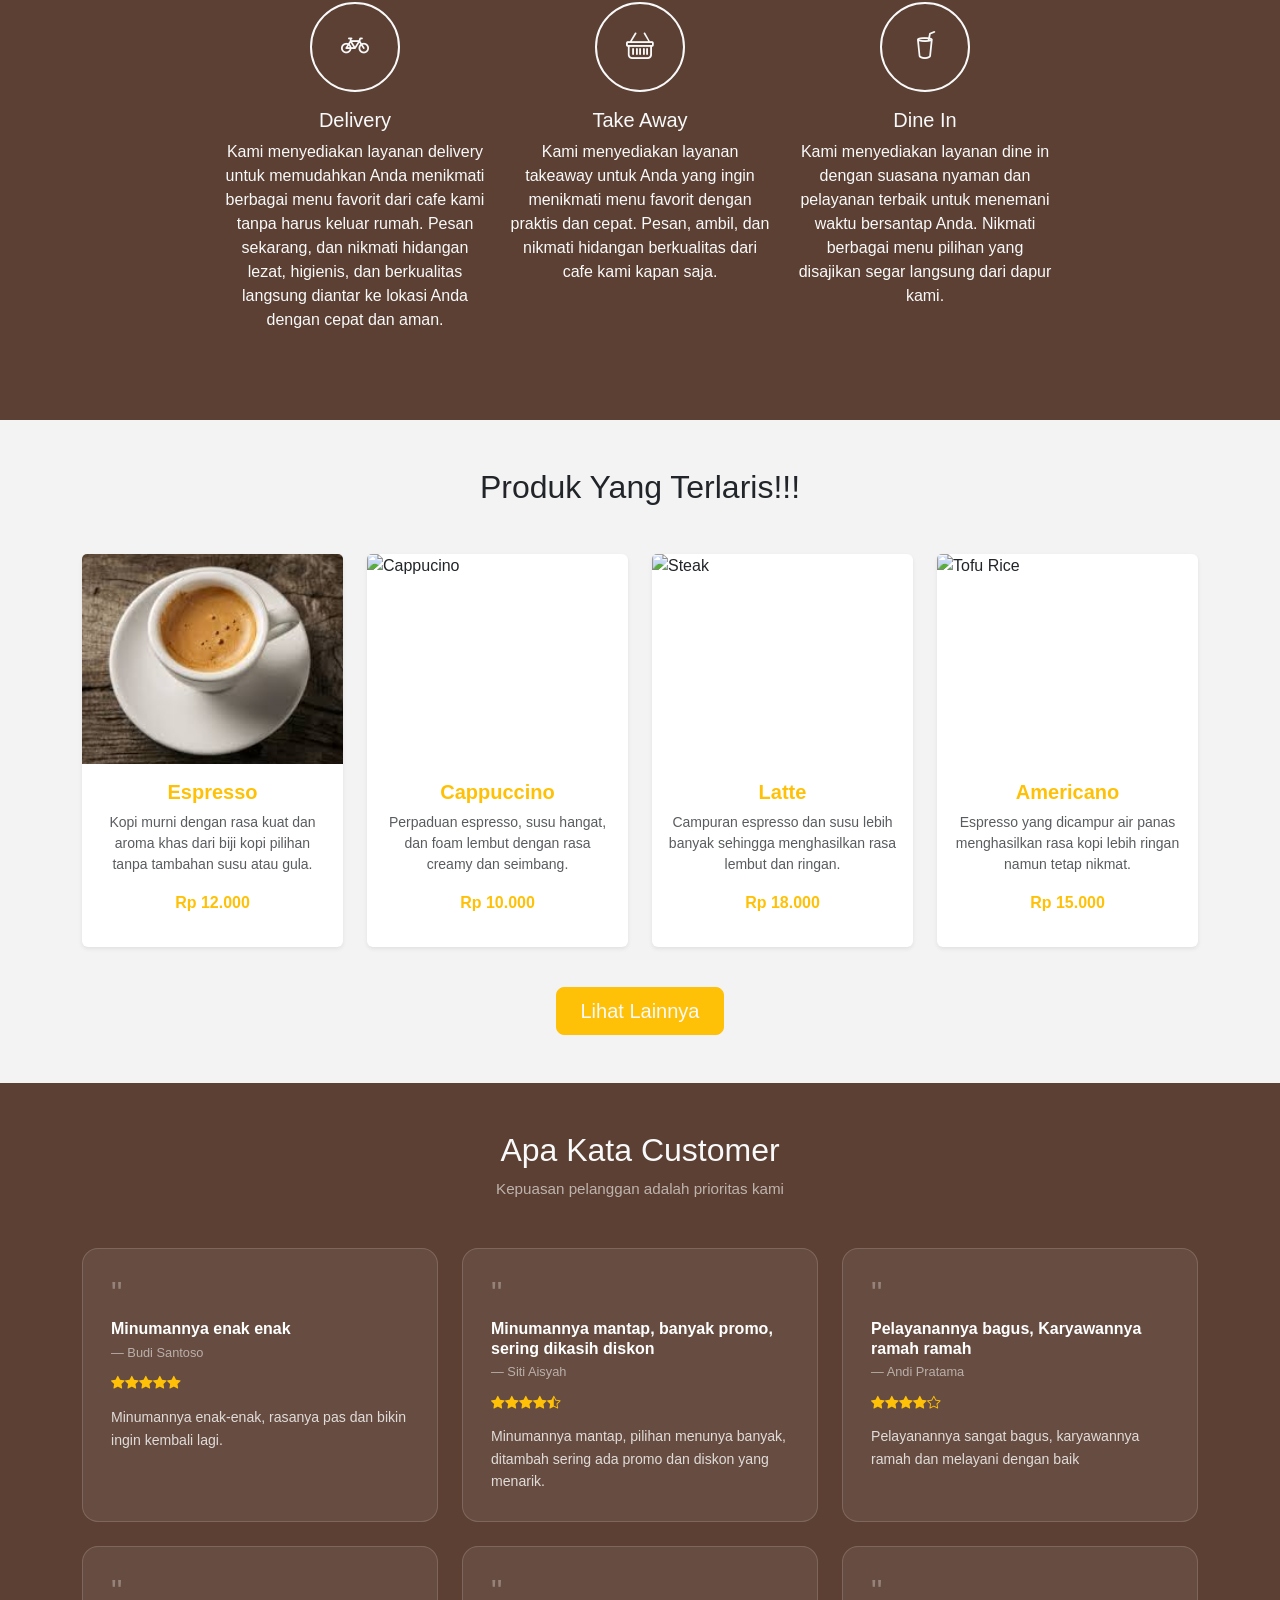
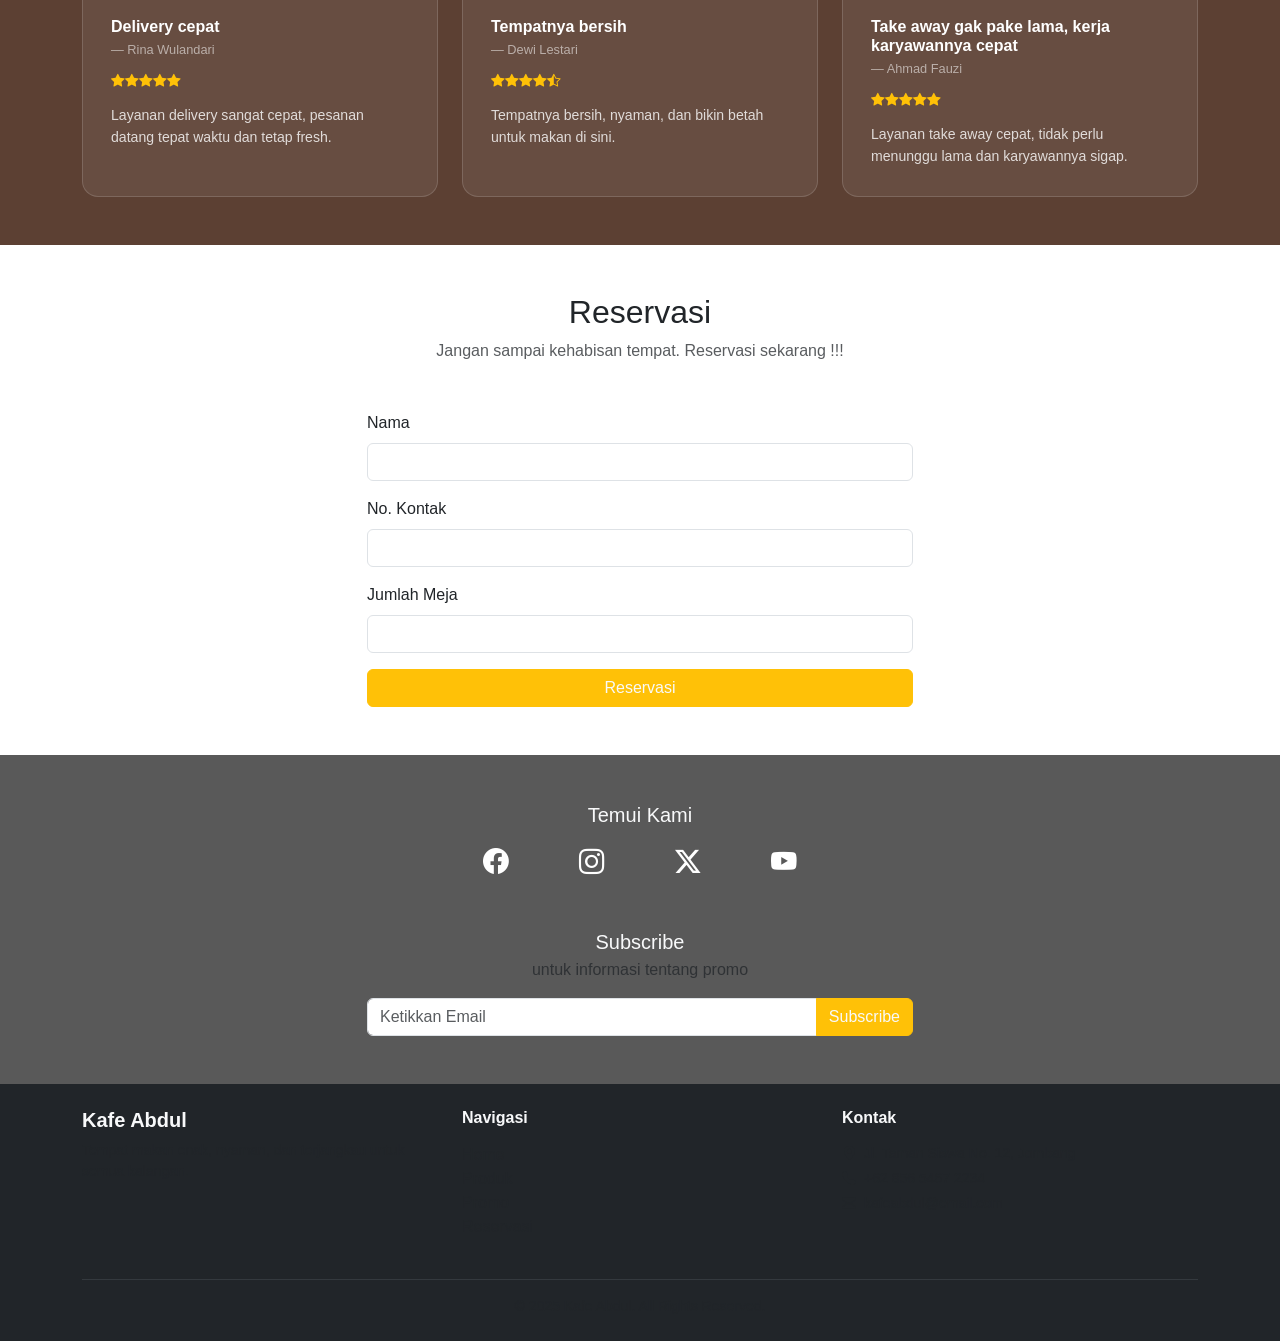
==== commit cfdaef67: "Update index.html" ====
--- a/index.html
+++ b/index.html
@@ -4,7 +4,7 @@
     <meta charset="UTF-8">
     <meta name="viewport" content="width=device-width, initial-scale=1.0">
     <title>Cafe Abdul</title>
-    <link rel="stylesheet" href="bootstrap-5.0.0-dist/css/bootstrap.min.css">
+    <link rel="stylesheet" href="bootstrap-5.3.8-dist/css/bootstrap.min.css">
     <link rel="stylesheet" href="https://cdn.jsdelivr.net/npm/bootstrap-icons@1.13.1/font/bootstrap-icons.min.css">
     <link rel="stylesheet" href="css/style.css">
      <link rel="stylesheet" href="/dist/css/lightbox.min.css">
@@ -385,7 +385,7 @@
                 <h6 class="fw-bold mb-3">Navigasi</h6>
                 <ul class="list-unstyled">
                     <li><a href="#Home" class="text-muted text-decoration-none">Home</a></li>
-                    <li><a href="#Produk" class="text-muted text-decoration-none">Produk</a></li>
+                    <li><a href="produk.html" class="text-muted text-decoration-none">Produk</a></li>
                     <li><a href="#Promo" class="text-muted text-decoration-none">Promo</a></li>
                     <li><a href="#Reservasi" class="text-muted text-decoration-none">Reservasi</a></li>
                 </ul>
@@ -407,6 +407,6 @@
     </div>
 </footer>
 <script src="https://cdn.jsdelivr.net/npm/lightbox2@2.11.4/dist/js/lightbox-plus-jquery.min.js"></script>
-<script src="bootstrap-5.0.0-dist/js/bootstrap.bundle.min.js"></script>
+<script src="bootstrap-5.3.8-dist/js/bootstrap.bundle.min.js"></script>
 </body>
 </html>
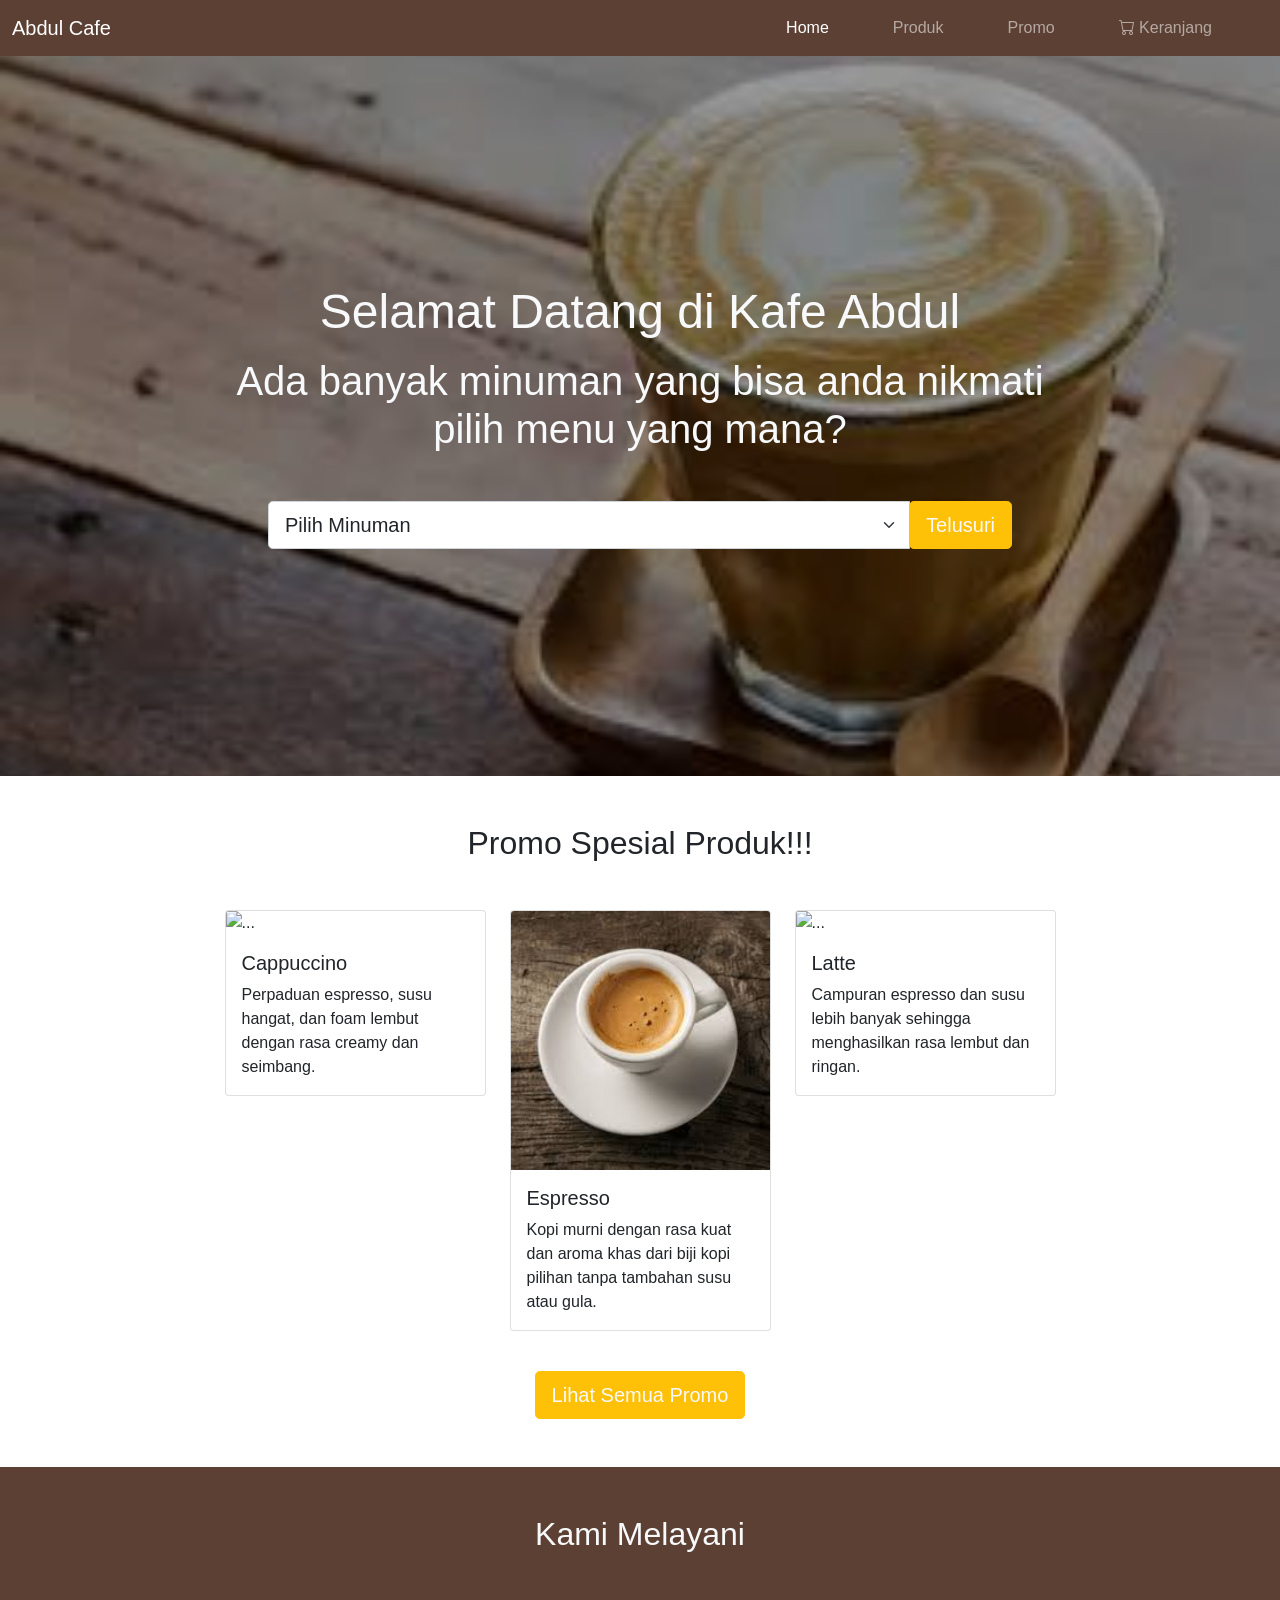
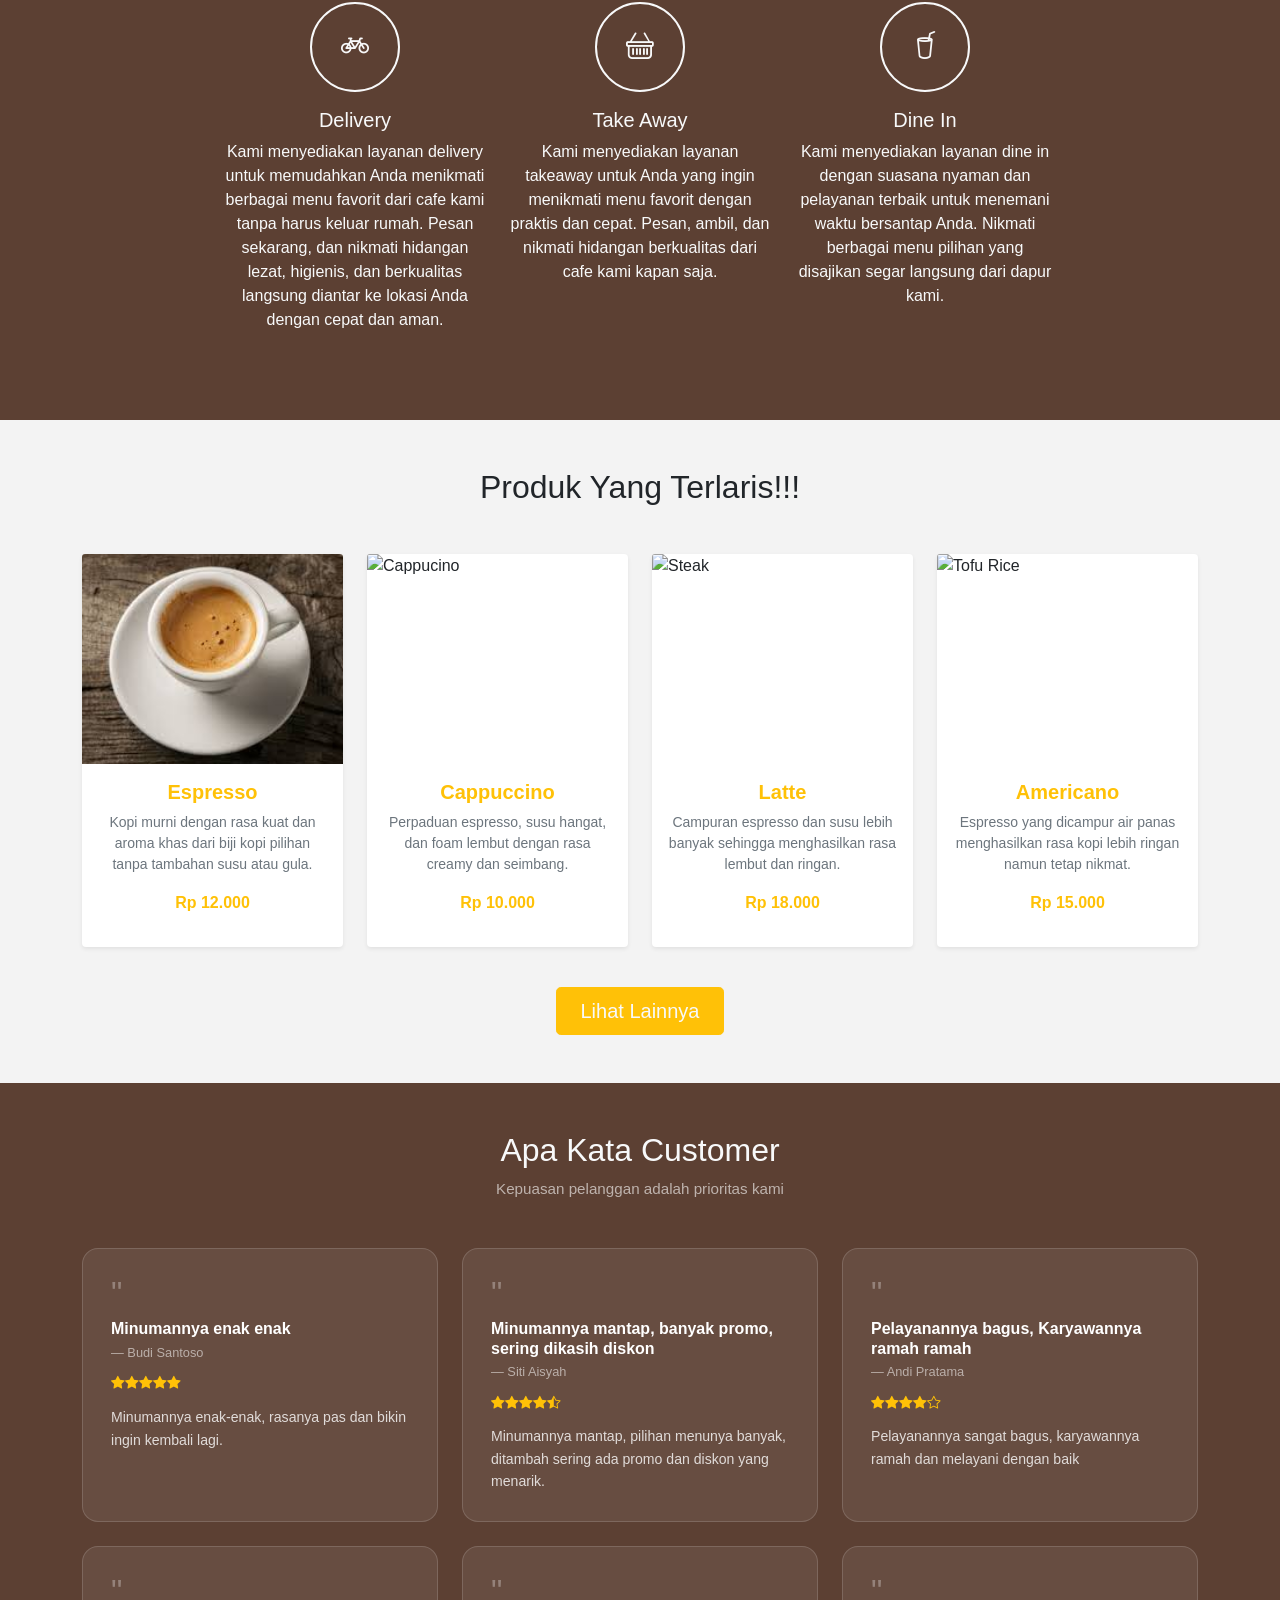
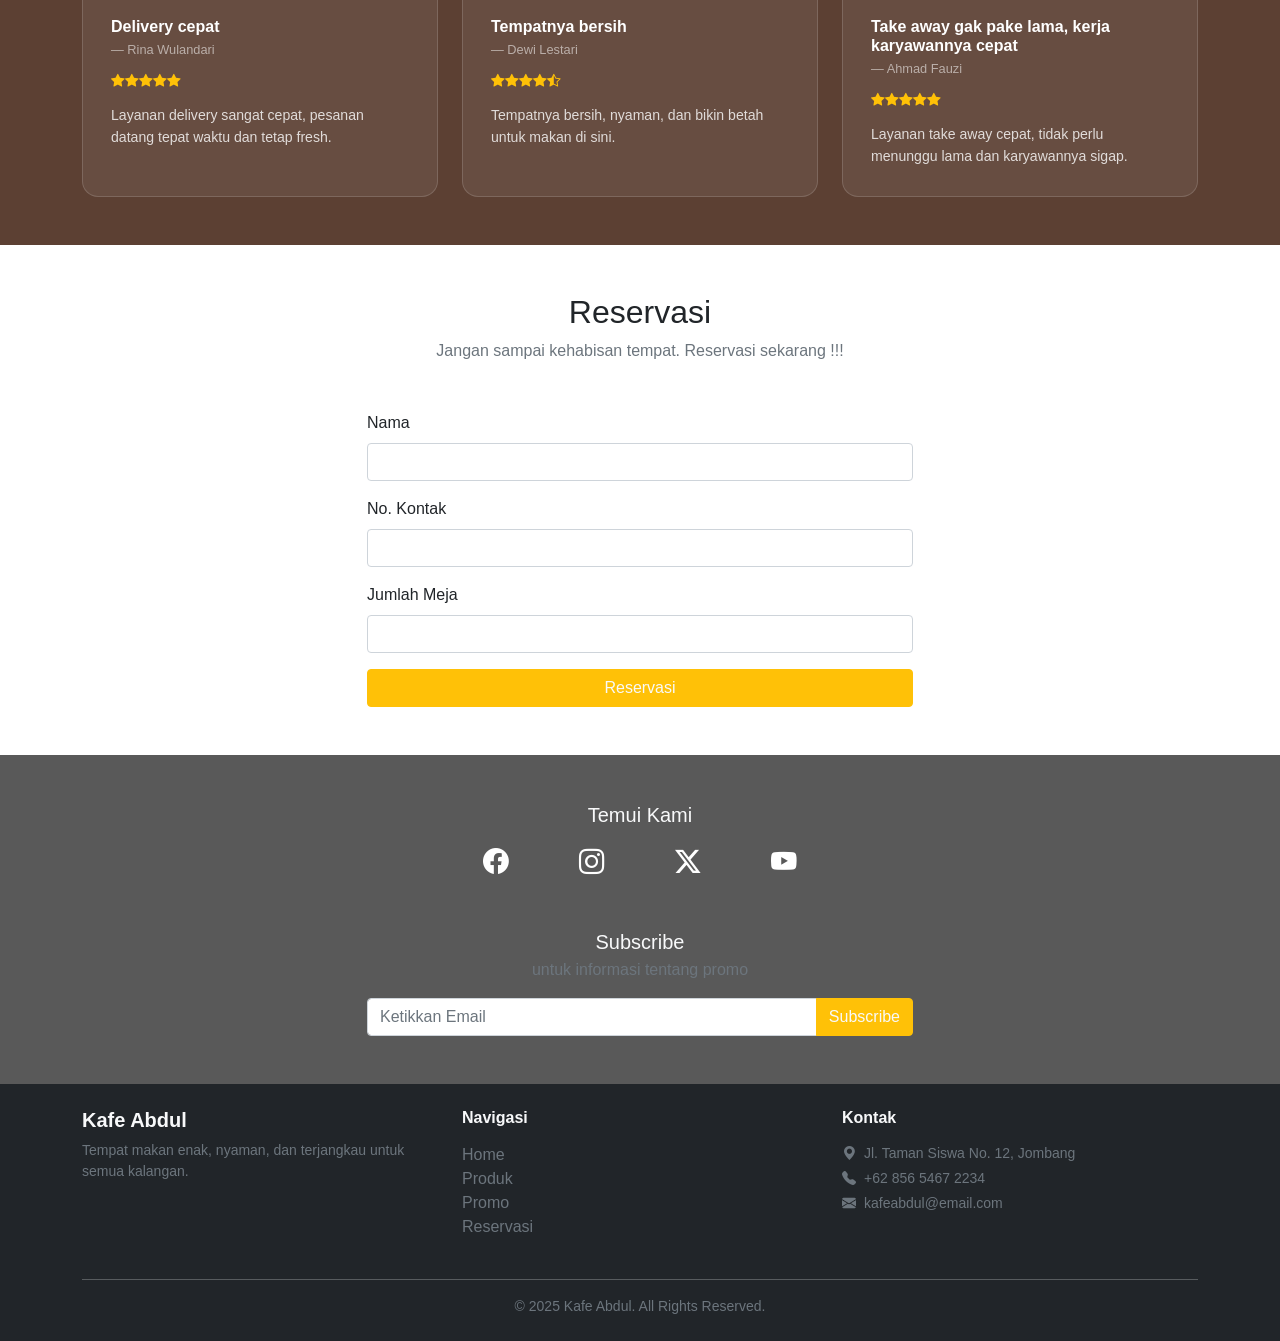
==== commit 4fbddda3: "Update index.html" ====
--- a/index.html
+++ b/index.html
@@ -4,7 +4,7 @@
     <meta charset="UTF-8">
     <meta name="viewport" content="width=device-width, initial-scale=1.0">
     <title>Cafe Abdul</title>
-    <link rel="stylesheet" href="bootstrap-5.3.8-dist/css/bootstrap.min.css">
+    <link rel="stylesheet" href="bootstrap-5.0.0-dist/css/bootstrap.min.css">
     <link rel="stylesheet" href="https://cdn.jsdelivr.net/npm/bootstrap-icons@1.13.1/font/bootstrap-icons.min.css">
     <link rel="stylesheet" href="css/style.css">
      <link rel="stylesheet" href="/dist/css/lightbox.min.css">
@@ -407,6 +407,6 @@
     </div>
 </footer>
 <script src="https://cdn.jsdelivr.net/npm/lightbox2@2.11.4/dist/js/lightbox-plus-jquery.min.js"></script>
-<script src="bootstrap-5.3.8-dist/js/bootstrap.bundle.min.js"></script>
+<script src="bootstrap-5.0.0-dist/js/bootstrap.bundle.min.js"></script>
 </body>
 </html>
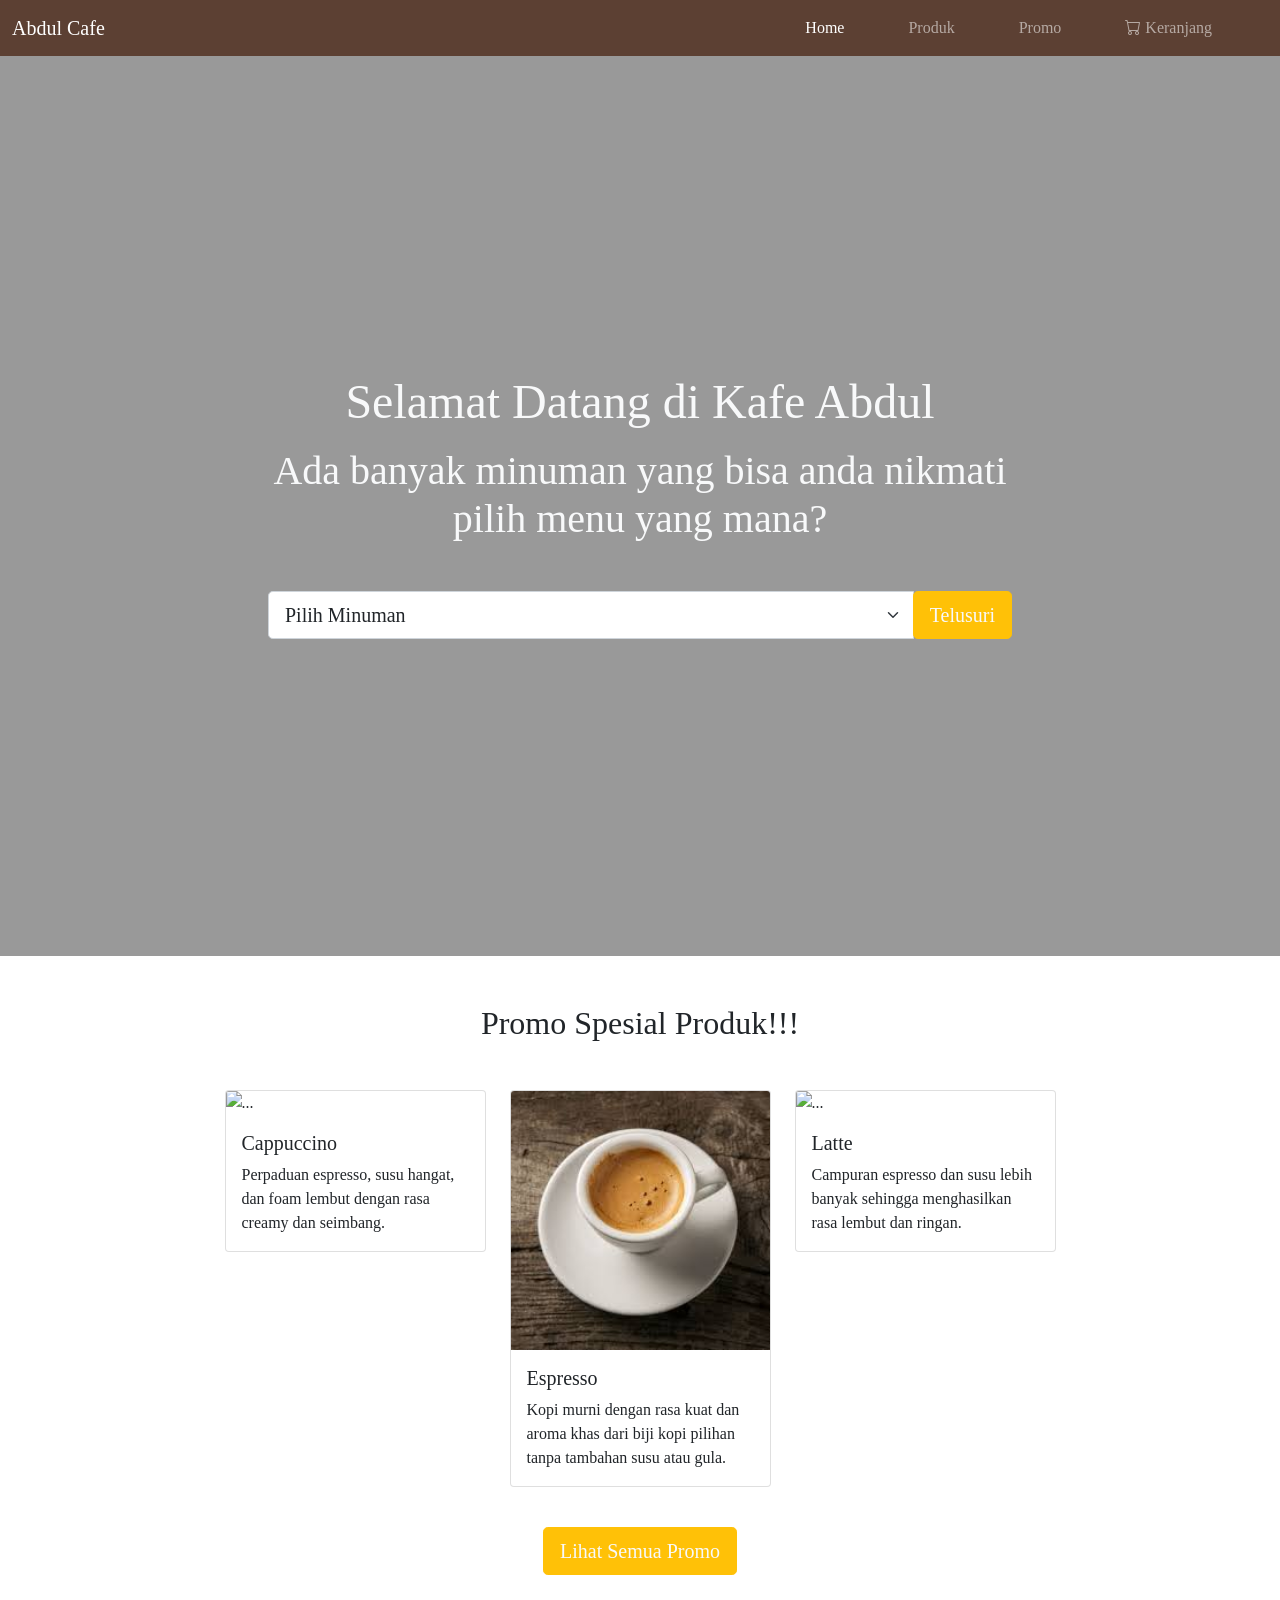
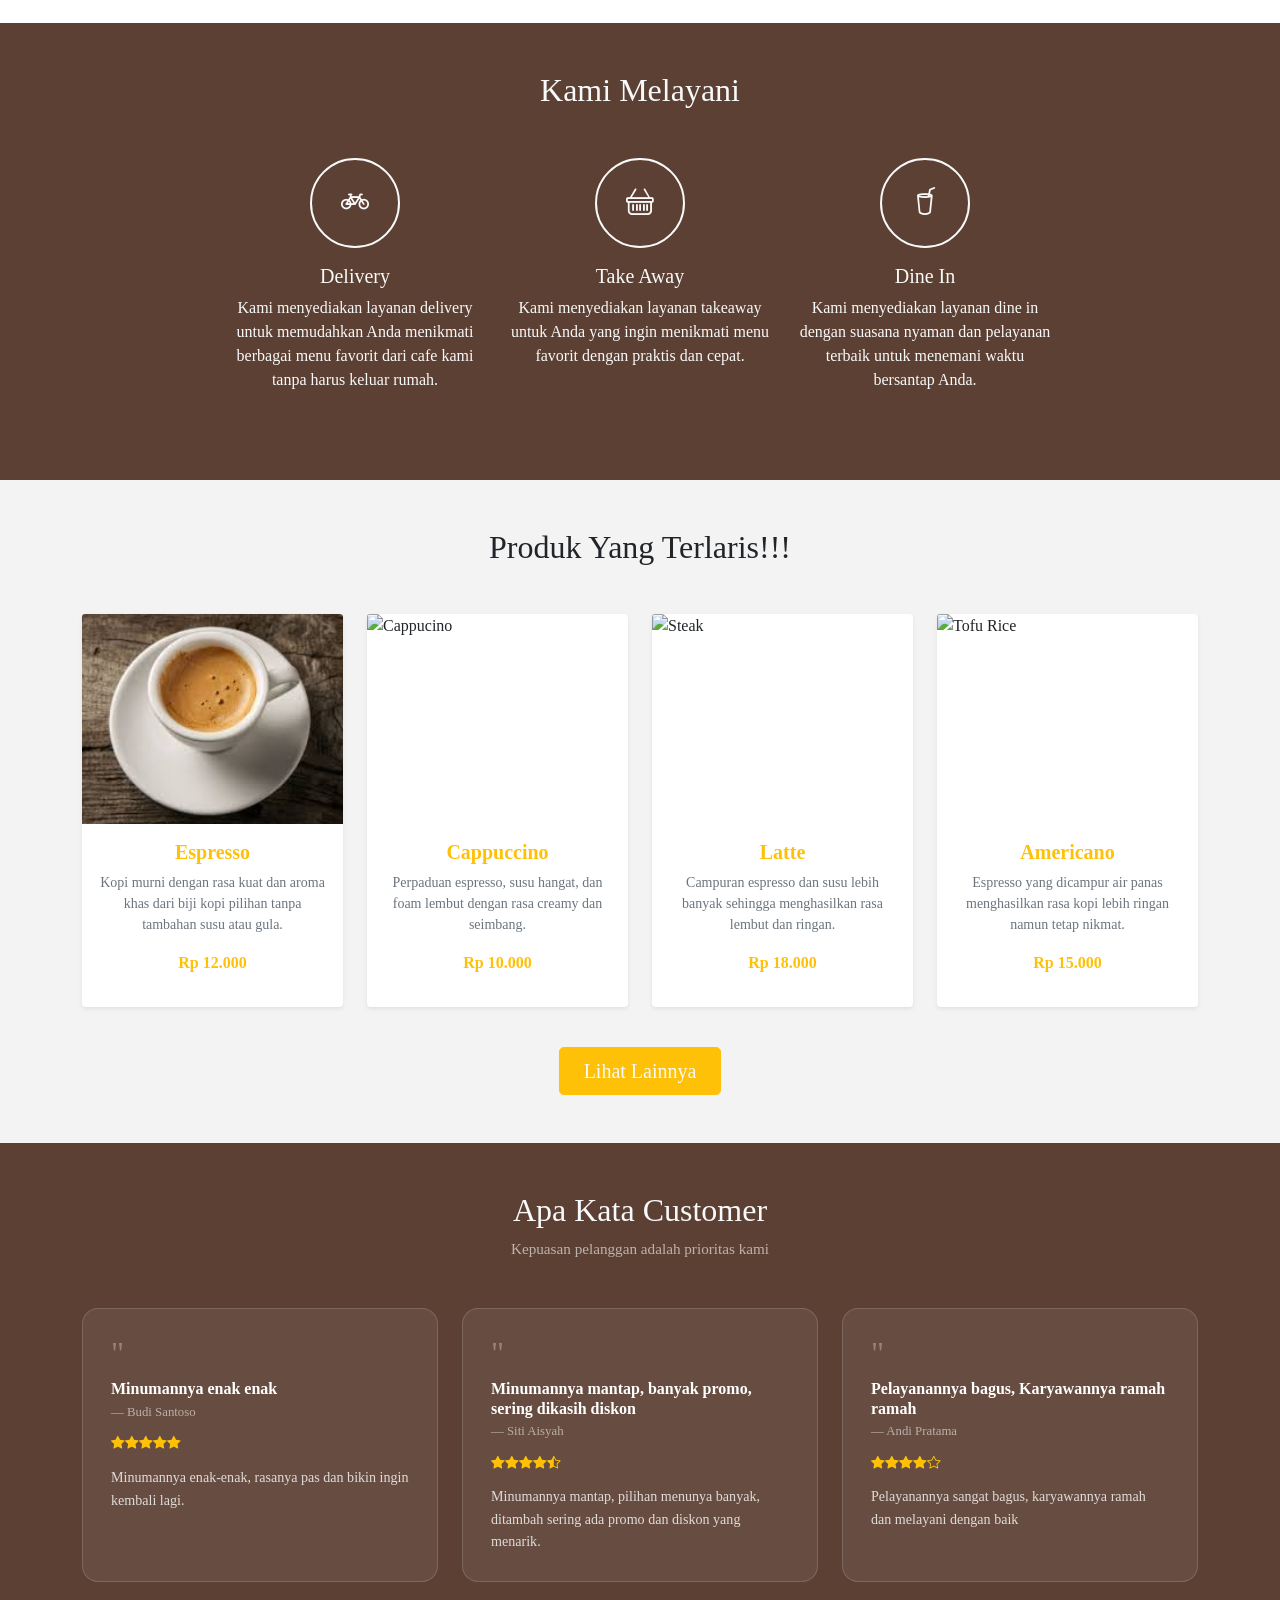
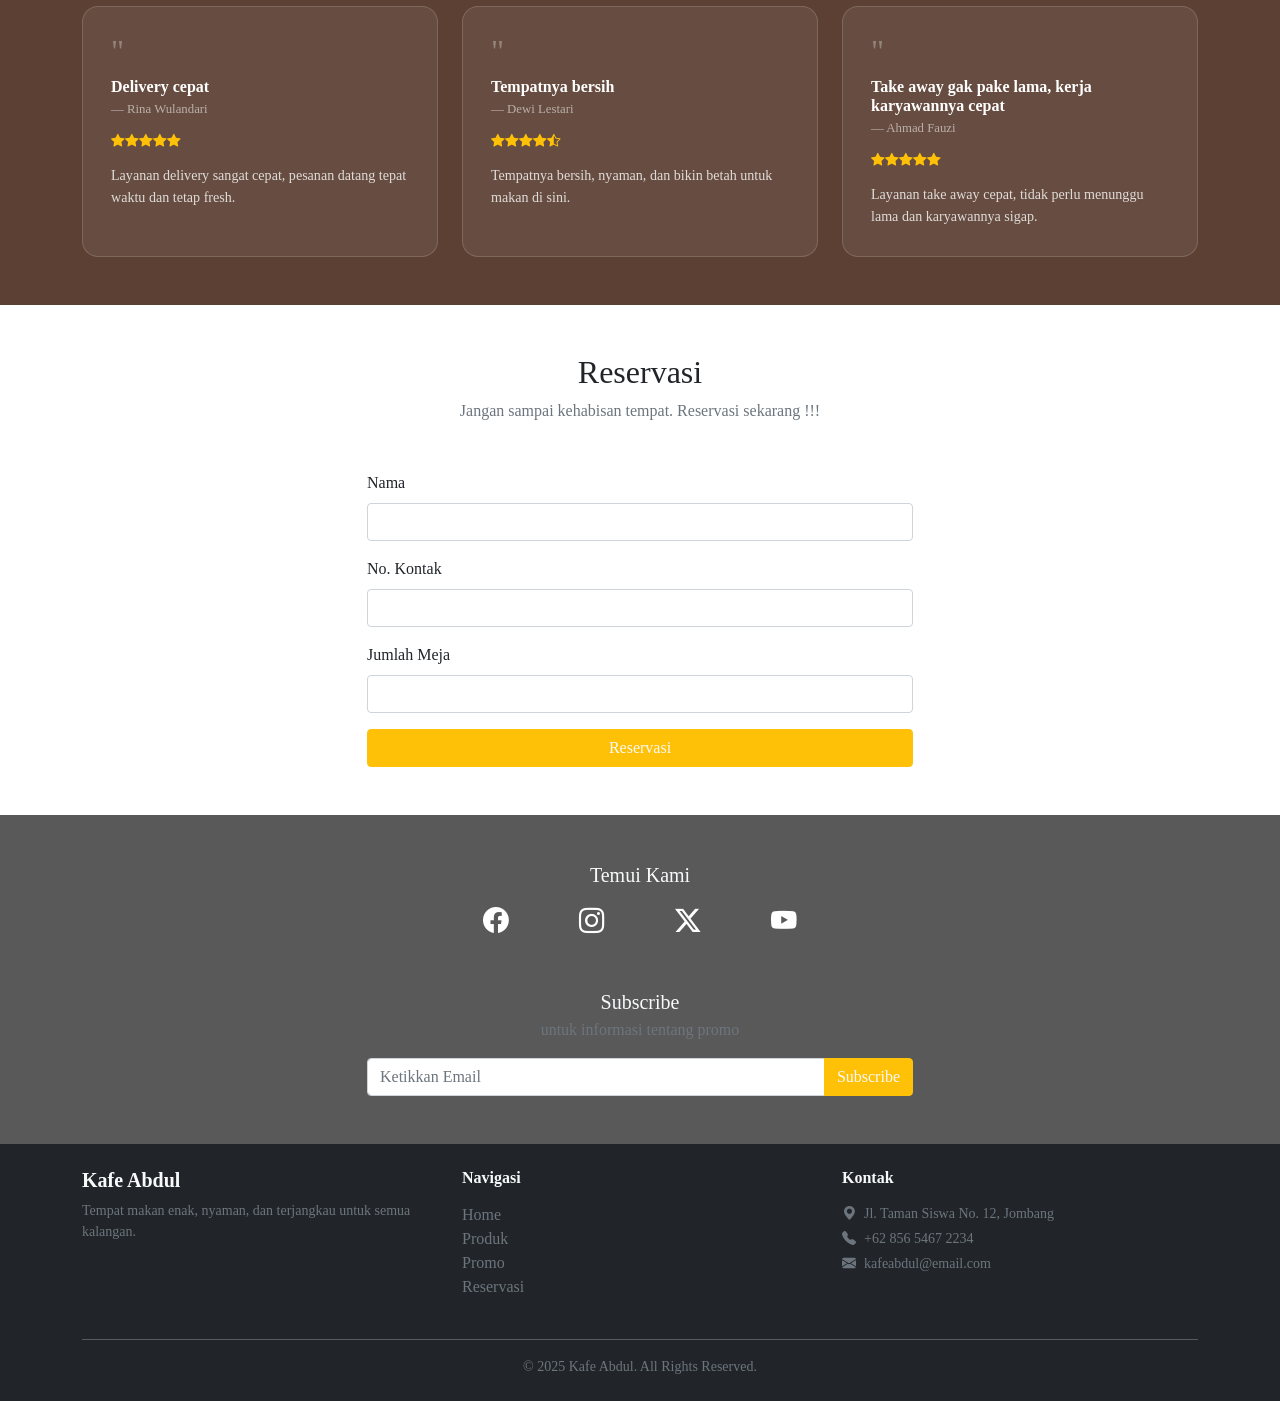
==== commit 6510ee62: "Update index.html" ====
--- a/index.html
+++ b/index.html
@@ -116,7 +116,7 @@
                     </div>
                 </div>
                 <h5 class="text-light">Delivery</h5>
-                <p class="text-light">Kami menyediakan layanan delivery untuk memudahkan Anda menikmati berbagai menu favorit dari cafe kami tanpa harus keluar rumah. Pesan sekarang, dan nikmati hidangan lezat, higienis, dan berkualitas langsung diantar ke lokasi Anda dengan cepat dan aman.</p>
+                <p class="text-light">Kami menyediakan layanan delivery untuk memudahkan Anda menikmati berbagai menu favorit dari cafe kami tanpa harus keluar rumah. </p>
             </div>
 
             <!-- Take Away -->
@@ -127,7 +127,7 @@
                     </div>
                 </div>
                 <h5 class="text-light">Take Away</h5>
-                <p class="text-light">Kami menyediakan layanan takeaway untuk Anda yang ingin menikmati menu favorit dengan praktis dan cepat. Pesan, ambil, dan nikmati hidangan berkualitas dari cafe kami kapan saja.</p>
+                <p class="text-light">Kami menyediakan layanan takeaway untuk Anda yang ingin menikmati menu favorit dengan praktis dan cepat.</p>
             </div>
 
             <!-- Dine In -->
@@ -138,7 +138,7 @@
                     </div>
                 </div>
                 <h5 class="text-light">Dine In</h5>
-                <p class="text-light">Kami menyediakan layanan dine in dengan suasana nyaman dan pelayanan terbaik untuk menemani waktu bersantap Anda. Nikmati berbagai menu pilihan yang disajikan segar langsung dari dapur kami.</p>
+                <p class="text-light">Kami menyediakan layanan dine in dengan suasana nyaman dan pelayanan terbaik untuk menemani waktu bersantap Anda. </p>
             </div>
 
         </div>
--- a/css/style.css
+++ b/css/style.css
@@ -1,5 +1,5 @@
 body {
-    font-family: cursive, 'Trebuchet MS', 'Lucida Sans Unicode', 'Lucida Grande', 'Lucida Sans', Arial, sans-serif;
+    font-family: 'Times New Roman', Times, serif;
 }
 
 .main-bg {
@@ -14,8 +14,8 @@
 /* banner */
 
 .banner {
-    height: 80vh;
-    background: linear-gradient(rgba(0, 0, 0, 0.4), rgba(0, 0, 0, 0.4)), url([data-uri]);
+    height: 100vh;
+    background: linear-gradient(rgba(0, 0, 0, 0.4), rgba(0, 0, 0, 0.4)), url(https://radartv.disway.id/upload/0513013609b6c72f190a76c32f87e8c1.jpg);
     background-size: cover;
     background-position: center;
 }
